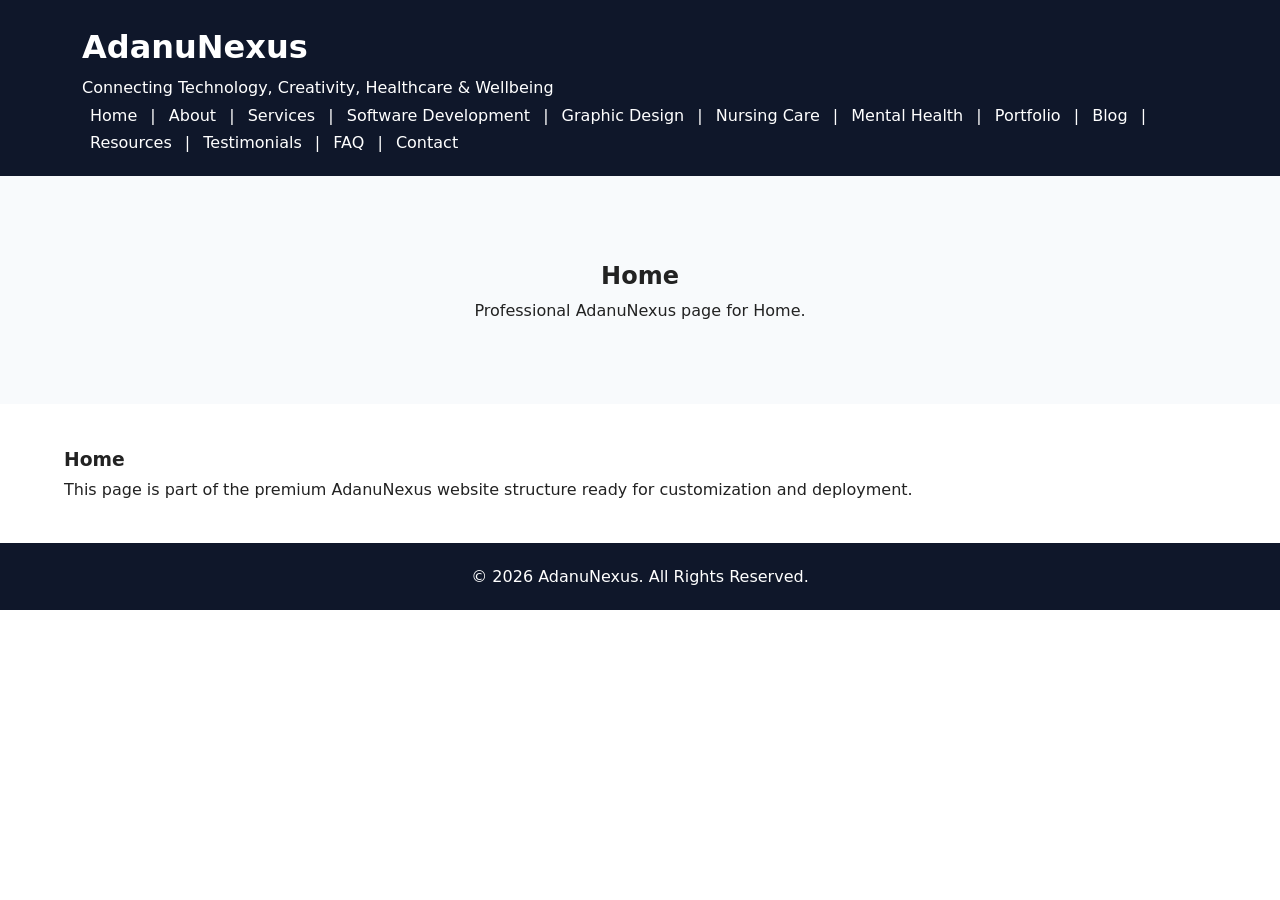
==== index.html @ abaf26be "my page" ====
<!DOCTYPE html>
<html lang="en">
<head>
<meta charset="UTF-8">
<meta name="viewport" content="width=device-width, initial-scale=1.0">
<meta name="description" content="AdanuNexus - Technology, Design, Healthcare and Mental Wellness">
<title>Home | AdanuNexus</title>
<link rel="stylesheet" href="css/style.css">
</head>
<body>
<header>
<div class="container">
<h1>AdanuNexus</h1>
<p>Connecting Technology, Creativity, Healthcare & Wellbeing</p>
<nav><a href="index.html">Home</a> | <a href="about.html">About</a> | <a href="services.html">Services</a> | <a href="software-development.html">Software Development</a> | <a href="graphic-design.html">Graphic Design</a> | <a href="nursing-care.html">Nursing Care</a> | <a href="mental-health.html">Mental Health</a> | <a href="portfolio.html">Portfolio</a> | <a href="blog.html">Blog</a> | <a href="resources.html">Resources</a> | <a href="testimonials.html">Testimonials</a> | <a href="faq.html">FAQ</a> | <a href="contact.html">Contact</a></nav>
</div>
</header>
<section class="hero">
<h2>Home</h2>
<p>Professional AdanuNexus page for Home.</p>
</section>
<main class="container">
<h3>Home</h3>
<p>This page is part of the premium AdanuNexus website structure ready for customization and deployment.</p>
</main>
<footer>
<p>© 2026 AdanuNexus. All Rights Reserved.</p>
</footer>
<script src="js/script.js"></script>
</body>
</html>
---- css/style.css ----
*{margin:0;padding:0;box-sizing:border-box}
body{font-family:system-ui,sans-serif;line-height:1.7;color:#222}
.container{width:90%;max-width:1200px;margin:auto}
header{background:#0f172a;color:#fff;padding:20px}
nav a{color:#fff;text-decoration:none;margin:0 8px}
.hero{padding:80px 20px;text-align:center;background:#f8fafc}
main{padding:40px 0}
footer{background:#0f172a;color:#fff;text-align:center;padding:20px}
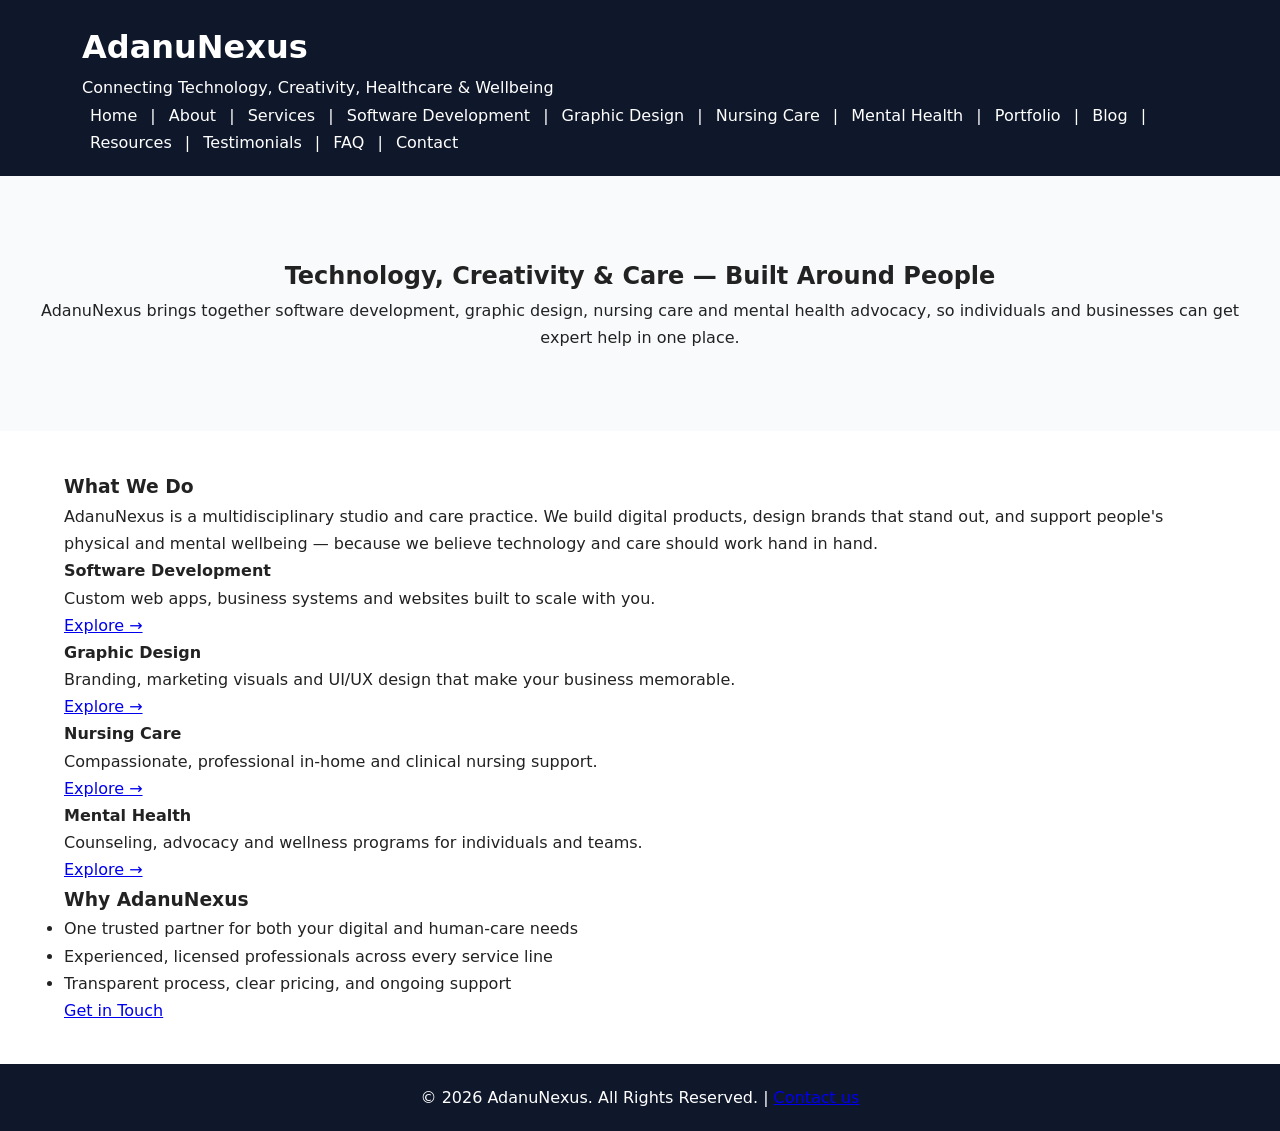
==== commit 10155de9: "nexuswebpages" ====
--- a/index.html
+++ b/index.html
@@ -3,7 +3,7 @@
 <head>
 <meta charset="UTF-8">
 <meta name="viewport" content="width=device-width, initial-scale=1.0">
-<meta name="description" content="AdanuNexus - Technology, Design, Healthcare and Mental Wellness">
+<meta name="description" content="AdanuNexus — technology, design, nursing care and mental health services under one roof.">
 <title>Home | AdanuNexus</title>
 <link rel="stylesheet" href="css/style.css">
 </head>
@@ -11,21 +11,54 @@
 <header>
 <div class="container">
 <h1>AdanuNexus</h1>
-<p>Connecting Technology, Creativity, Healthcare & Wellbeing</p>
+<p>Connecting Technology, Creativity, Healthcare &amp; Wellbeing</p>
 <nav><a href="index.html">Home</a> | <a href="about.html">About</a> | <a href="services.html">Services</a> | <a href="software-development.html">Software Development</a> | <a href="graphic-design.html">Graphic Design</a> | <a href="nursing-care.html">Nursing Care</a> | <a href="mental-health.html">Mental Health</a> | <a href="portfolio.html">Portfolio</a> | <a href="blog.html">Blog</a> | <a href="resources.html">Resources</a> | <a href="testimonials.html">Testimonials</a> | <a href="faq.html">FAQ</a> | <a href="contact.html">Contact</a></nav>
 </div>
 </header>
 <section class="hero">
-<h2>Home</h2>
-<p>Professional AdanuNexus page for Home.</p>
+<h2>Technology, Creativity & Care — Built Around People</h2>
+<p>AdanuNexus brings together software development, graphic design, nursing care and mental health advocacy, so individuals and businesses can get expert help in one place.</p>
 </section>
 <main class="container">
-<h3>Home</h3>
-<p>This page is part of the premium AdanuNexus website structure ready for customization and deployment.</p>
+
+<h3>What We Do</h3>
+<p>AdanuNexus is a multidisciplinary studio and care practice. We build digital products, design brands that stand out, and support people's physical and mental wellbeing — because we believe technology and care should work hand in hand.</p>
+
+<div class="grid">
+<div class="card">
+<h4>Software Development</h4>
+<p>Custom web apps, business systems and websites built to scale with you.</p>
+<a class="btn-link" href="software-development.html">Explore &rarr;</a>
+</div>
+<div class="card">
+<h4>Graphic Design</h4>
+<p>Branding, marketing visuals and UI/UX design that make your business memorable.</p>
+<a class="btn-link" href="graphic-design.html">Explore &rarr;</a>
+</div>
+<div class="card">
+<h4>Nursing Care</h4>
+<p>Compassionate, professional in-home and clinical nursing support.</p>
+<a class="btn-link" href="nursing-care.html">Explore &rarr;</a>
+</div>
+<div class="card">
+<h4>Mental Health</h4>
+<p>Counseling, advocacy and wellness programs for individuals and teams.</p>
+<a class="btn-link" href="mental-health.html">Explore &rarr;</a>
+</div>
+</div>
+
+<h3>Why AdanuNexus</h3>
+<ul>
+<li>One trusted partner for both your digital and human-care needs</li>
+<li>Experienced, licensed professionals across every service line</li>
+<li>Transparent process, clear pricing, and ongoing support</li>
+</ul>
+<a class="btn" href="contact.html">Get in Touch</a>
+
 </main>
 <footer>
-<p>© 2026 AdanuNexus. All Rights Reserved.</p>
+<p>&copy; 2026 AdanuNexus. All Rights Reserved. | <a href="contact.html">Contact us</a></p>
 </footer>
 <script src="js/script.js"></script>
 </body>
-</html>+</html>
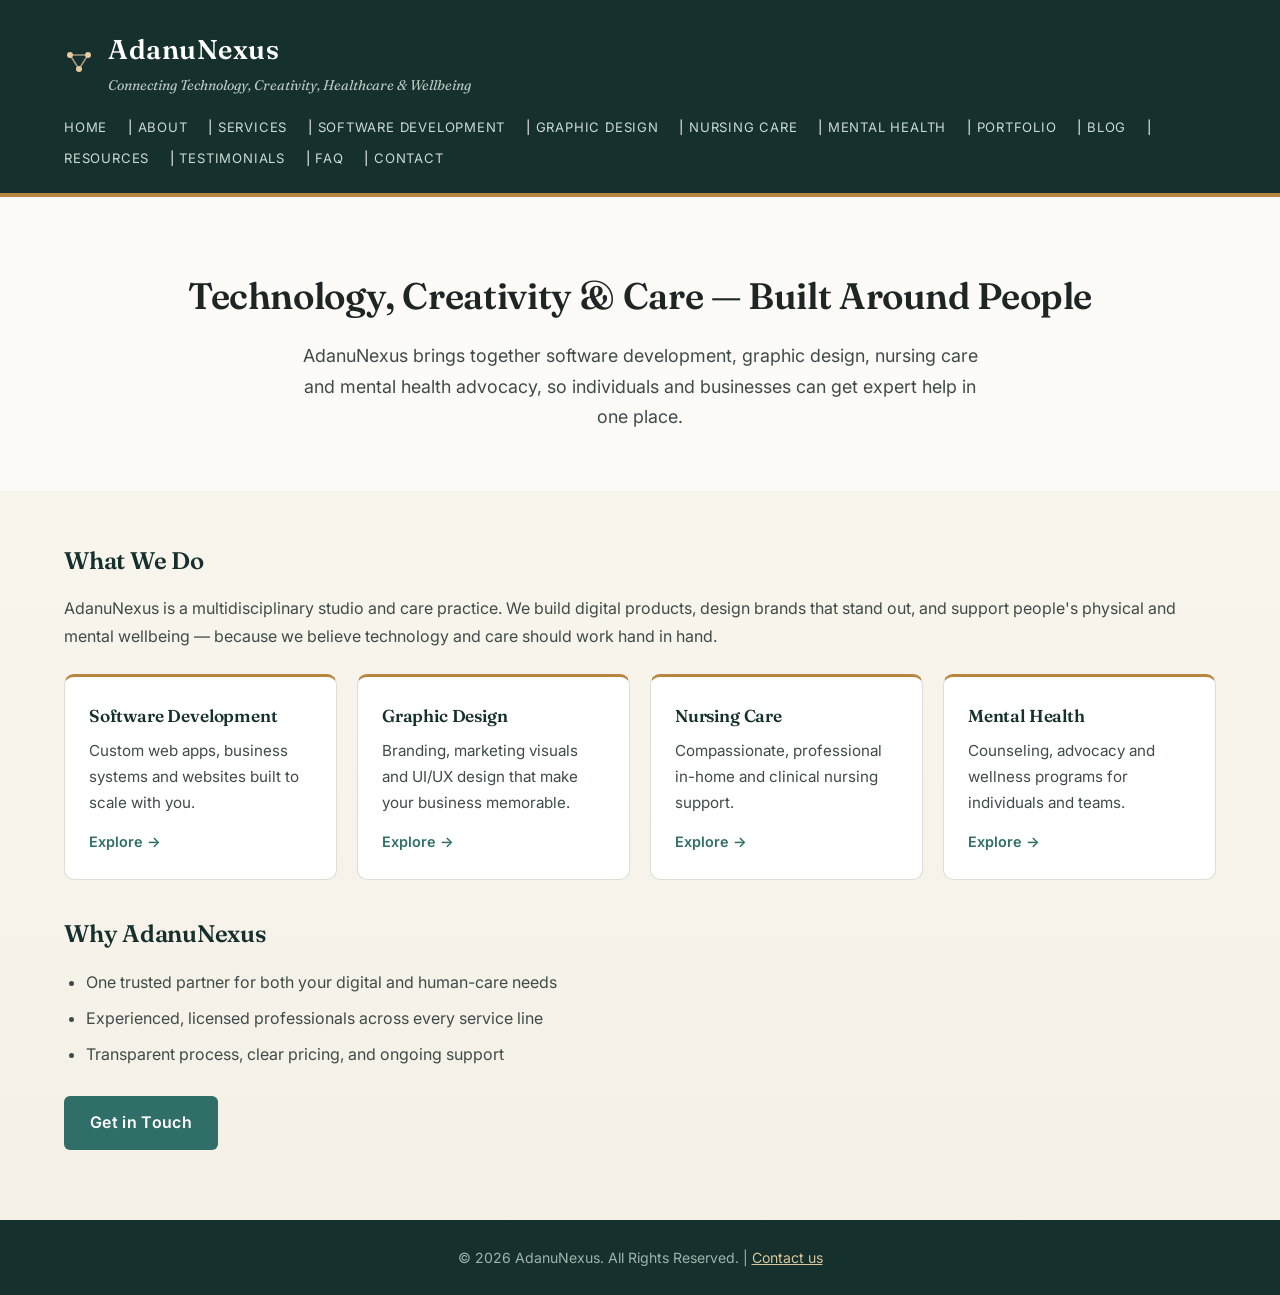
==== commit 82a33117: "nexuswebpages" ====
--- a/index.html
+++ b/index.html
@@ -5,13 +5,28 @@
 <meta name="viewport" content="width=device-width, initial-scale=1.0">
 <meta name="description" content="AdanuNexus — technology, design, nursing care and mental health services under one roof.">
 <title>Home | AdanuNexus</title>
+<link rel="preconnect" href="https://fonts.googleapis.com">
+<link rel="preconnect" href="https://fonts.gstatic.com" crossorigin>
+<link href="https://fonts.googleapis.com/css2?family=Fraunces:ital,opsz,wght@0,9..144,400;0,9..144,600;1,9..144,500&family=Inter:wght@400;500;600&display=swap" rel="stylesheet">
 <link rel="stylesheet" href="css/style.css">
 </head>
-<body>
+<body class="page-home">
 <header>
-<div class="container">
+<div class="container header-inner">
+<svg class="nexus-mark" width="30" height="30" viewBox="0 0 30 30" xmlns="http://www.w3.org/2000/svg" aria-hidden="true">
+<line x1="6" y1="8" x2="15" y2="22" stroke="currentColor" stroke-width="1.4" opacity=".7"/>
+<line x1="24" y1="8" x2="15" y2="22" stroke="currentColor" stroke-width="1.4" opacity=".7"/>
+<line x1="6" y1="8" x2="24" y2="8" stroke="currentColor" stroke-width="1.4" opacity=".7"/>
+<circle cx="6" cy="8" r="3" fill="currentColor"/>
+<circle cx="24" cy="8" r="3" fill="currentColor"/>
+<circle cx="15" cy="22" r="3" fill="currentColor"/>
+</svg>
+<div>
 <h1>AdanuNexus</h1>
 <p>Connecting Technology, Creativity, Healthcare &amp; Wellbeing</p>
+</div>
+</div>
+<div class="container">
 <nav><a href="index.html">Home</a> | <a href="about.html">About</a> | <a href="services.html">Services</a> | <a href="software-development.html">Software Development</a> | <a href="graphic-design.html">Graphic Design</a> | <a href="nursing-care.html">Nursing Care</a> | <a href="mental-health.html">Mental Health</a> | <a href="portfolio.html">Portfolio</a> | <a href="blog.html">Blog</a> | <a href="resources.html">Resources</a> | <a href="testimonials.html">Testimonials</a> | <a href="faq.html">FAQ</a> | <a href="contact.html">Contact</a></nav>
 </div>
 </header>
--- a/css/style.css
+++ b/css/style.css
@@ -1,9 +1,173 @@
+/* ===== Design tokens ===== */
+:root{
+  --ink:#1E2624;
+  --ink-soft:#3F4B48;
+  --teal:#2F6F68;
+  --teal-deep:#16302D;
+  --gold:#B9863F;
+  --gold-soft:#E7CBA1;
+  --paper:#FFFFFF;
+  --line:#DEDCD3;
+  --radius:10px;
+}
 
 *{margin:0;padding:0;box-sizing:border-box}
-body{font-family:system-ui,sans-serif;line-height:1.7;color:#222}
-.container{width:90%;max-width:1200px;margin:auto}
-header{background:#0f172a;color:#fff;padding:20px}
-nav a{color:#fff;text-decoration:none;margin:0 8px}
-.hero{padding:80px 20px;text-align:center;background:#f8fafc}
-main{padding:40px 0}
-footer{background:#0f172a;color:#fff;text-align:center;padding:20px}
+
+html{scroll-behavior:smooth}
+
+body{
+  font-family:'Inter',system-ui,-apple-system,Segoe UI,Roboto,sans-serif;
+  line-height:1.7;
+  color:var(--ink);
+  background:#F7F5EF; /* fallback */
+  transition:background .2s ease;
+}
+
+.container{width:90%;max-width:1180px;margin:auto}
+
+a{color:var(--teal)}
+
+h1,h2,h3,h4{
+  font-family:'Fraunces',Georgia,serif;
+  font-weight:600;
+  color:var(--ink);
+  letter-spacing:-.01em;
+}
+
+/* ===== Header ===== */
+header{
+  background:var(--teal-deep);
+  color:#fff;
+  padding:26px 0 18px;
+  border-bottom:4px solid var(--gold);
+}
+.header-inner{display:flex;align-items:center;gap:14px;margin-bottom:14px}
+.nexus-mark{color:var(--gold-soft);flex-shrink:0}
+header h1{
+  font-size:1.7rem;
+  color:#fff;
+  letter-spacing:.02em;
+}
+header p{
+  color:#B9C7C3;
+  font-size:.88rem;
+  margin-top:2px;
+  font-style:italic;
+  font-family:'Fraunces',Georgia,serif;
+}
+nav{font-size:.82rem;text-transform:uppercase;letter-spacing:.06em}
+nav a{
+  color:#CBD9D5;
+  text-decoration:none;
+  margin-right:16px;
+  display:inline-block;
+  padding:4px 0;
+  border-bottom:1px solid transparent;
+}
+nav a:hover{color:#fff;border-bottom-color:var(--gold)}
+
+/* ===== Hero ===== */
+.hero{
+  padding:68px 20px 58px;
+  text-align:center;
+  background:rgba(255,255,255,.55);
+}
+.hero h2{
+  font-size:2.3rem;
+  margin-bottom:14px;
+}
+.hero p{
+  font-size:1.12rem;
+  color:var(--ink-soft);
+  max-width:680px;
+  margin:0 auto;
+}
+
+/* ===== Main content ===== */
+main{padding:50px 0 70px}
+main h3{
+  font-size:1.5rem;
+  margin:34px 0 14px;
+  color:var(--teal-deep);
+}
+main h3:first-child{margin-top:0}
+main p{margin-bottom:16px;color:var(--ink-soft)}
+main ul{margin:0 0 20px 22px}
+main ul li{margin-bottom:9px;color:var(--ink-soft)}
+main ul li strong{color:var(--ink)}
+
+/* ===== Cards / grid ===== */
+.grid{display:grid;grid-template-columns:repeat(auto-fit,minmax(240px,1fr));gap:20px;margin:24px 0}
+.card{
+  border:1px solid var(--line);
+  border-radius:var(--radius);
+  padding:24px;
+  background:var(--paper);
+  border-top:3px solid var(--gold);
+}
+.card h4{color:var(--teal-deep);margin-bottom:8px;font-size:1.08rem}
+.card p{margin-bottom:12px;font-size:.95rem;color:var(--ink-soft)}
+.card a.btn-link{font-size:.9rem;font-weight:600;text-decoration:none;color:var(--teal)}
+
+/* ===== Buttons ===== */
+.btn{
+  display:inline-block;
+  background:var(--teal);
+  color:#fff;
+  padding:13px 26px;
+  border-radius:6px;
+  text-decoration:none;
+  font-weight:600;
+  margin-top:8px;
+  letter-spacing:.02em;
+}
+.btn:hover{background:var(--teal-deep)}
+
+/* ===== Quotes / FAQ / contact ===== */
+.quote{
+  border-left:3px solid var(--gold);
+  padding:18px 22px;
+  margin-bottom:20px;
+  background:var(--paper);
+  border-radius:0 8px 8px 0;
+}
+.quote p{font-style:italic;margin-bottom:8px;font-family:'Fraunces',Georgia,serif;font-size:1.05rem;color:var(--ink)}
+.quote span{font-weight:600;color:var(--teal-deep);font-style:normal;font-family:'Inter',sans-serif;font-size:.88rem}
+
+.faq-item{margin-bottom:24px}
+.faq-item h4{color:var(--teal-deep);margin-bottom:6px;font-size:1.08rem}
+
+.contact-details{margin-top:20px;background:var(--paper);border:1px solid var(--line);border-radius:var(--radius);padding:20px 24px}
+.contact-details p{margin-bottom:10px}
+
+/* ===== Footer ===== */
+footer{
+  background:var(--teal-deep);
+  color:#9FB3AE;
+  text-align:center;
+  padding:26px 20px;
+  font-size:.88rem;
+}
+footer a{color:#D9C79B}
+
+/* ===== Per-page background washes ===== */
+body.page-home{background:linear-gradient(180deg,#FBF8F1,#F4F0E6)}
+body.page-about{background:linear-gradient(180deg,#F3F6F4,#ECF1EE)}
+body.page-services{background:linear-gradient(180deg,#F8F4EA,#F1EBDC)}
+body.page-software{background:linear-gradient(180deg,#EEF4F3,#E4EFEE)}
+body.page-design{background:linear-gradient(180deg,#FAF1E6,#F3E4D0)}
+body.page-nursing{background:linear-gradient(180deg,#EFF6F1,#E5F0E8)}
+body.page-mental{background:linear-gradient(180deg,#F1F0F6,#E8E6F0)}
+body.page-portfolio{background:linear-gradient(180deg,#F6F3EB,#EFEADD)}
+body.page-blog{background:linear-gradient(180deg,#F4F3ED,#ECEAE0)}
+body.page-resources{background:linear-gradient(180deg,#F1F5EE,#E8EFE3)}
+body.page-testimonials{background:linear-gradient(180deg,#F8F3E7,#F1E8D4)}
+body.page-faq{background:linear-gradient(180deg,#F1F3EE,#E9ECE4)}
+body.page-contact{background:linear-gradient(180deg,#EFF3F2,#E6EDEB)}
+
+/* ===== Responsive ===== */
+@media (max-width:640px){
+  .header-inner{flex-direction:column;align-items:flex-start;gap:8px}
+  .hero h2{font-size:1.8rem}
+  nav a{margin-right:10px}
+}
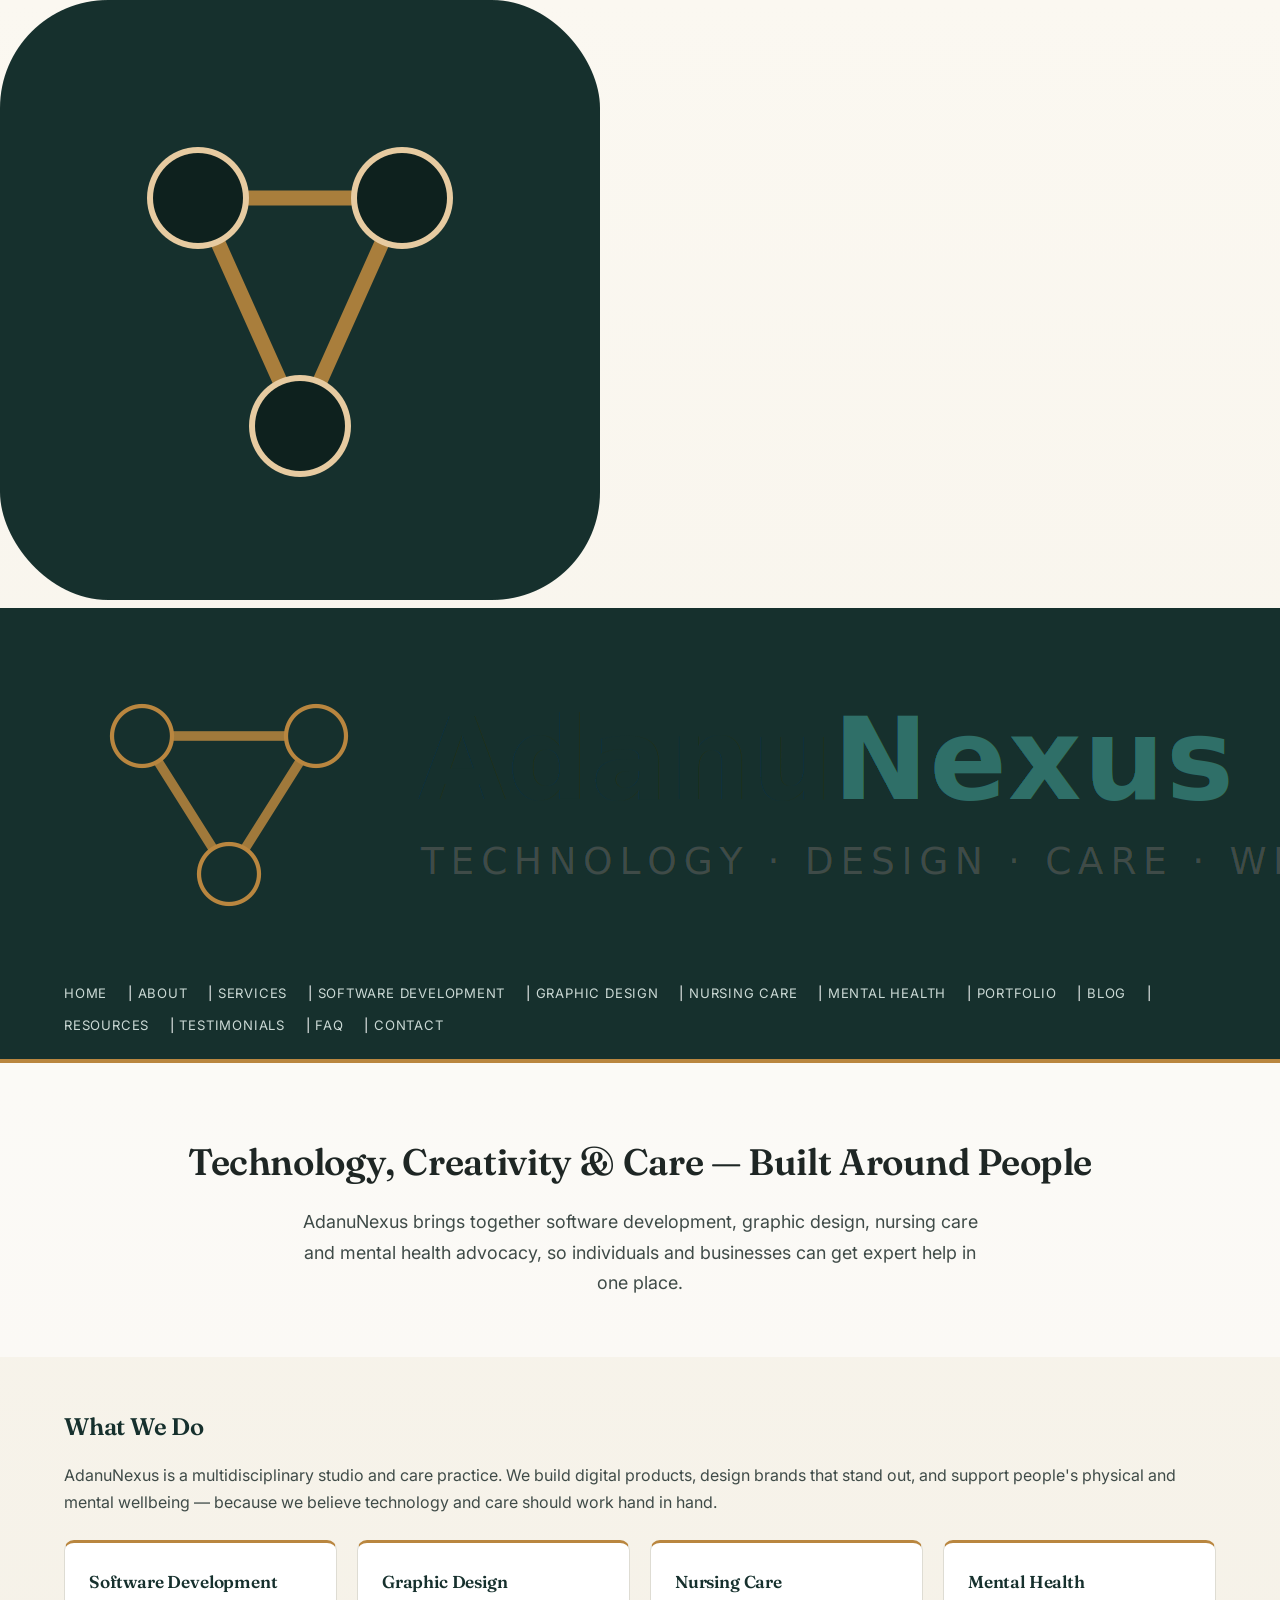
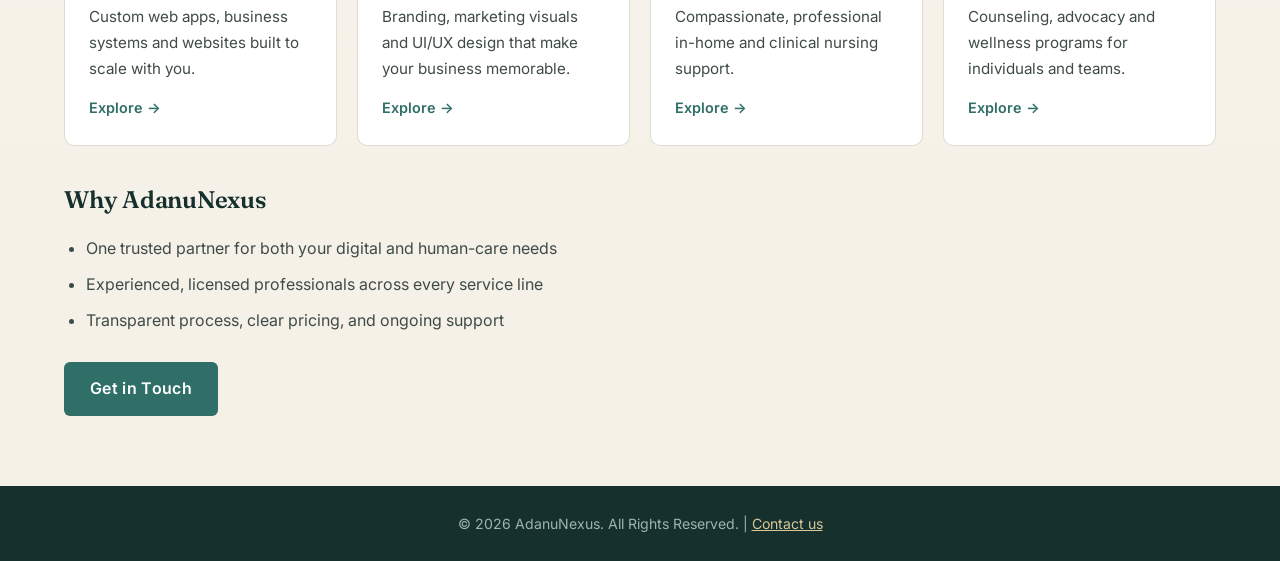
==== commit 64230f63: "nexuswebpages" ====
--- a/index.html
+++ b/index.html
@@ -9,22 +9,14 @@
 <link rel="preconnect" href="https://fonts.gstatic.com" crossorigin>
 <link href="https://fonts.googleapis.com/css2?family=Fraunces:ital,opsz,wght@0,9..144,400;0,9..144,600;1,9..144,500&family=Inter:wght@400;500;600&display=swap" rel="stylesheet">
 <link rel="stylesheet" href="css/style.css">
+<link rel="icon" type="image/png" href="assets/adanunexus-icon.png">
 </head>
 <body class="page-home">
+<img src="assets/adanunexus-icon.png" alt="" class="page-watermark" aria-hidden="true">
 <header>
 <div class="container header-inner">
-<svg class="nexus-mark" width="30" height="30" viewBox="0 0 30 30" xmlns="http://www.w3.org/2000/svg" aria-hidden="true">
-<line x1="6" y1="8" x2="15" y2="22" stroke="currentColor" stroke-width="1.4" opacity=".7"/>
-<line x1="24" y1="8" x2="15" y2="22" stroke="currentColor" stroke-width="1.4" opacity=".7"/>
-<line x1="6" y1="8" x2="24" y2="8" stroke="currentColor" stroke-width="1.4" opacity=".7"/>
-<circle cx="6" cy="8" r="3" fill="currentColor"/>
-<circle cx="24" cy="8" r="3" fill="currentColor"/>
-<circle cx="15" cy="22" r="3" fill="currentColor"/>
-</svg>
-<div>
-<h1>AdanuNexus</h1>
-<p>Connecting Technology, Creativity, Healthcare &amp; Wellbeing</p>
-</div>
+<img src="assets/adanunexus-logo.png" alt="AdanuNexus logo" class="header-logo">
+<p class="header-tagline">Connecting Technology, Creativity, Healthcare &amp; Wellbeing</p>
 </div>
 <div class="container">
 <nav><a href="index.html">Home</a> | <a href="about.html">About</a> | <a href="services.html">Services</a> | <a href="software-development.html">Software Development</a> | <a href="graphic-design.html">Graphic Design</a> | <a href="nursing-care.html">Nursing Care</a> | <a href="mental-health.html">Mental Health</a> | <a href="portfolio.html">Portfolio</a> | <a href="blog.html">Blog</a> | <a href="resources.html">Resources</a> | <a href="testimonials.html">Testimonials</a> | <a href="faq.html">FAQ</a> | <a href="contact.html">Contact</a></nav>
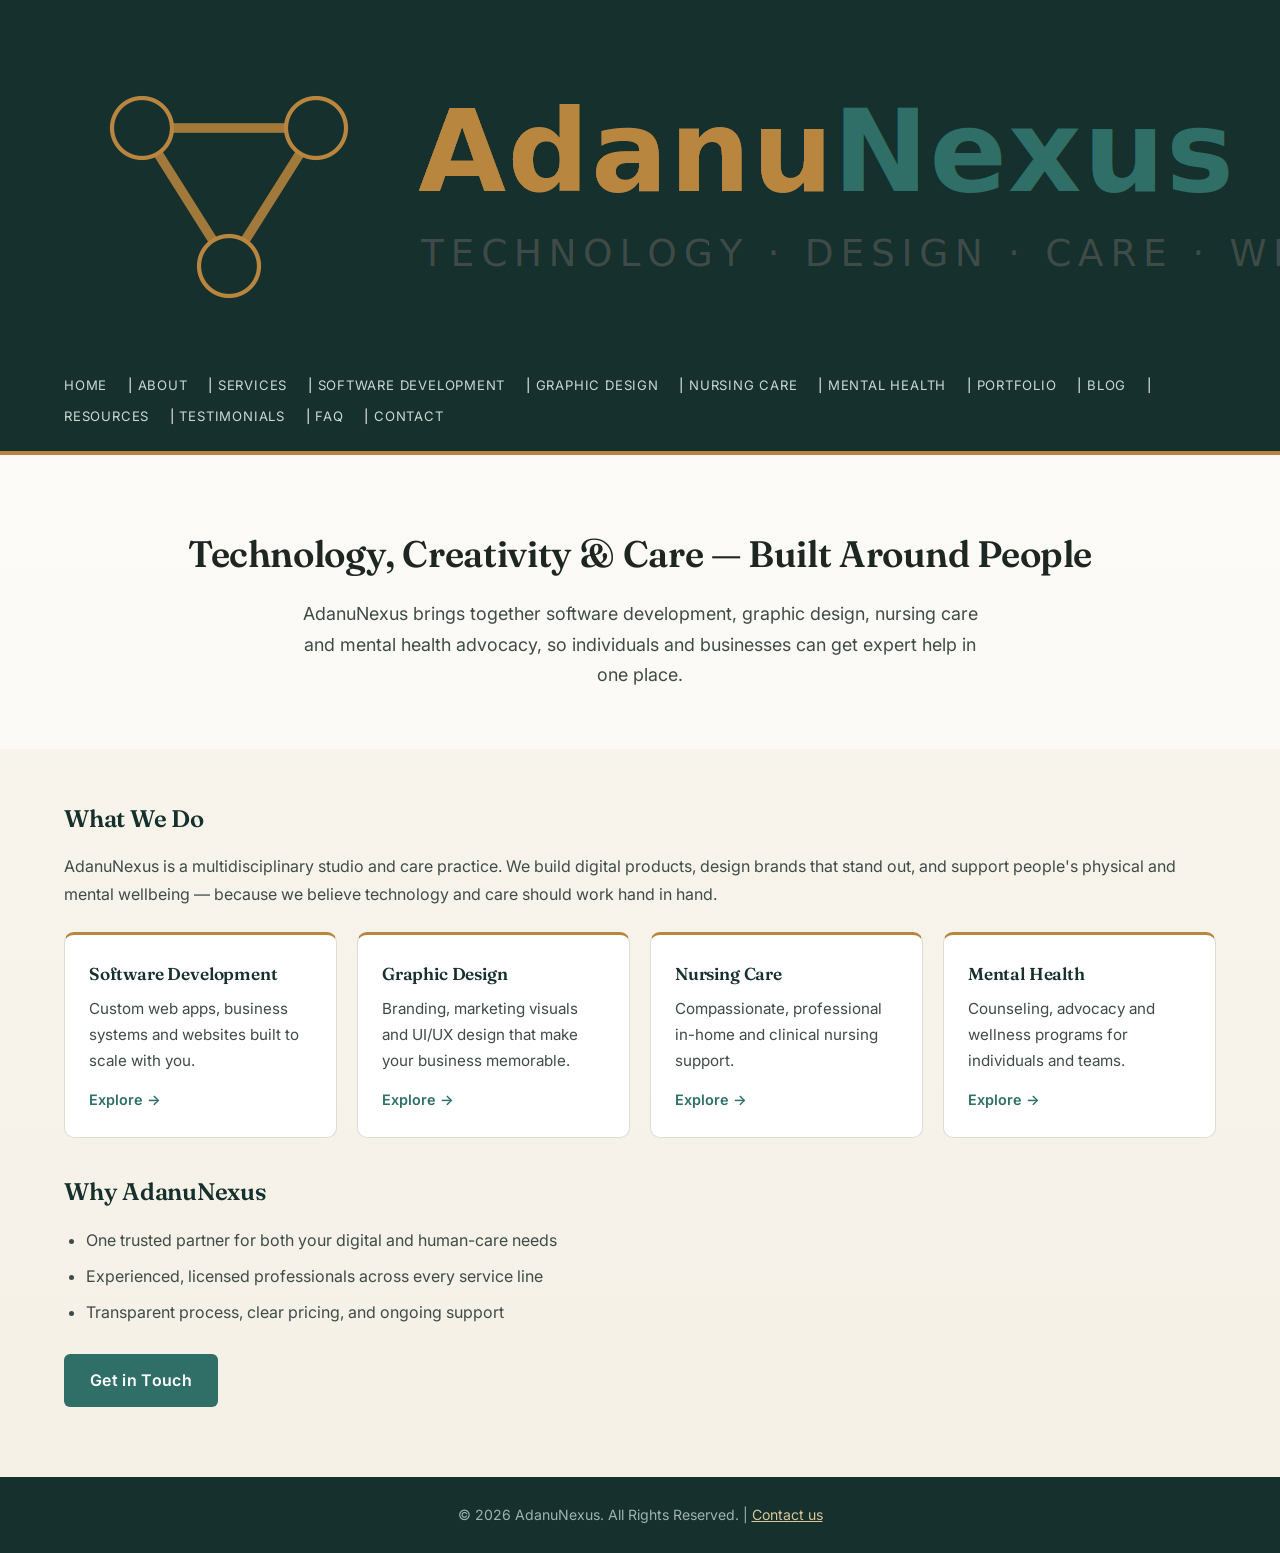
==== commit 1ce905f3: "nexuswebpages" ====
--- a/index.html
+++ b/index.html
@@ -11,9 +11,7 @@
 <link rel="stylesheet" href="css/style.css">
 <link rel="icon" type="image/png" href="assets/adanunexus-icon.png">
 </head>
-<body class="page-home">
-<img src="assets/adanunexus-icon.png" alt="" class="page-watermark" aria-hidden="true">
-<header>
+<body class="page-home"><header>
 <div class="container header-inner">
 <img src="assets/adanunexus-logo.png" alt="AdanuNexus logo" class="header-logo">
 <p class="header-tagline">Connecting Technology, Creativity, Healthcare &amp; Wellbeing</p>
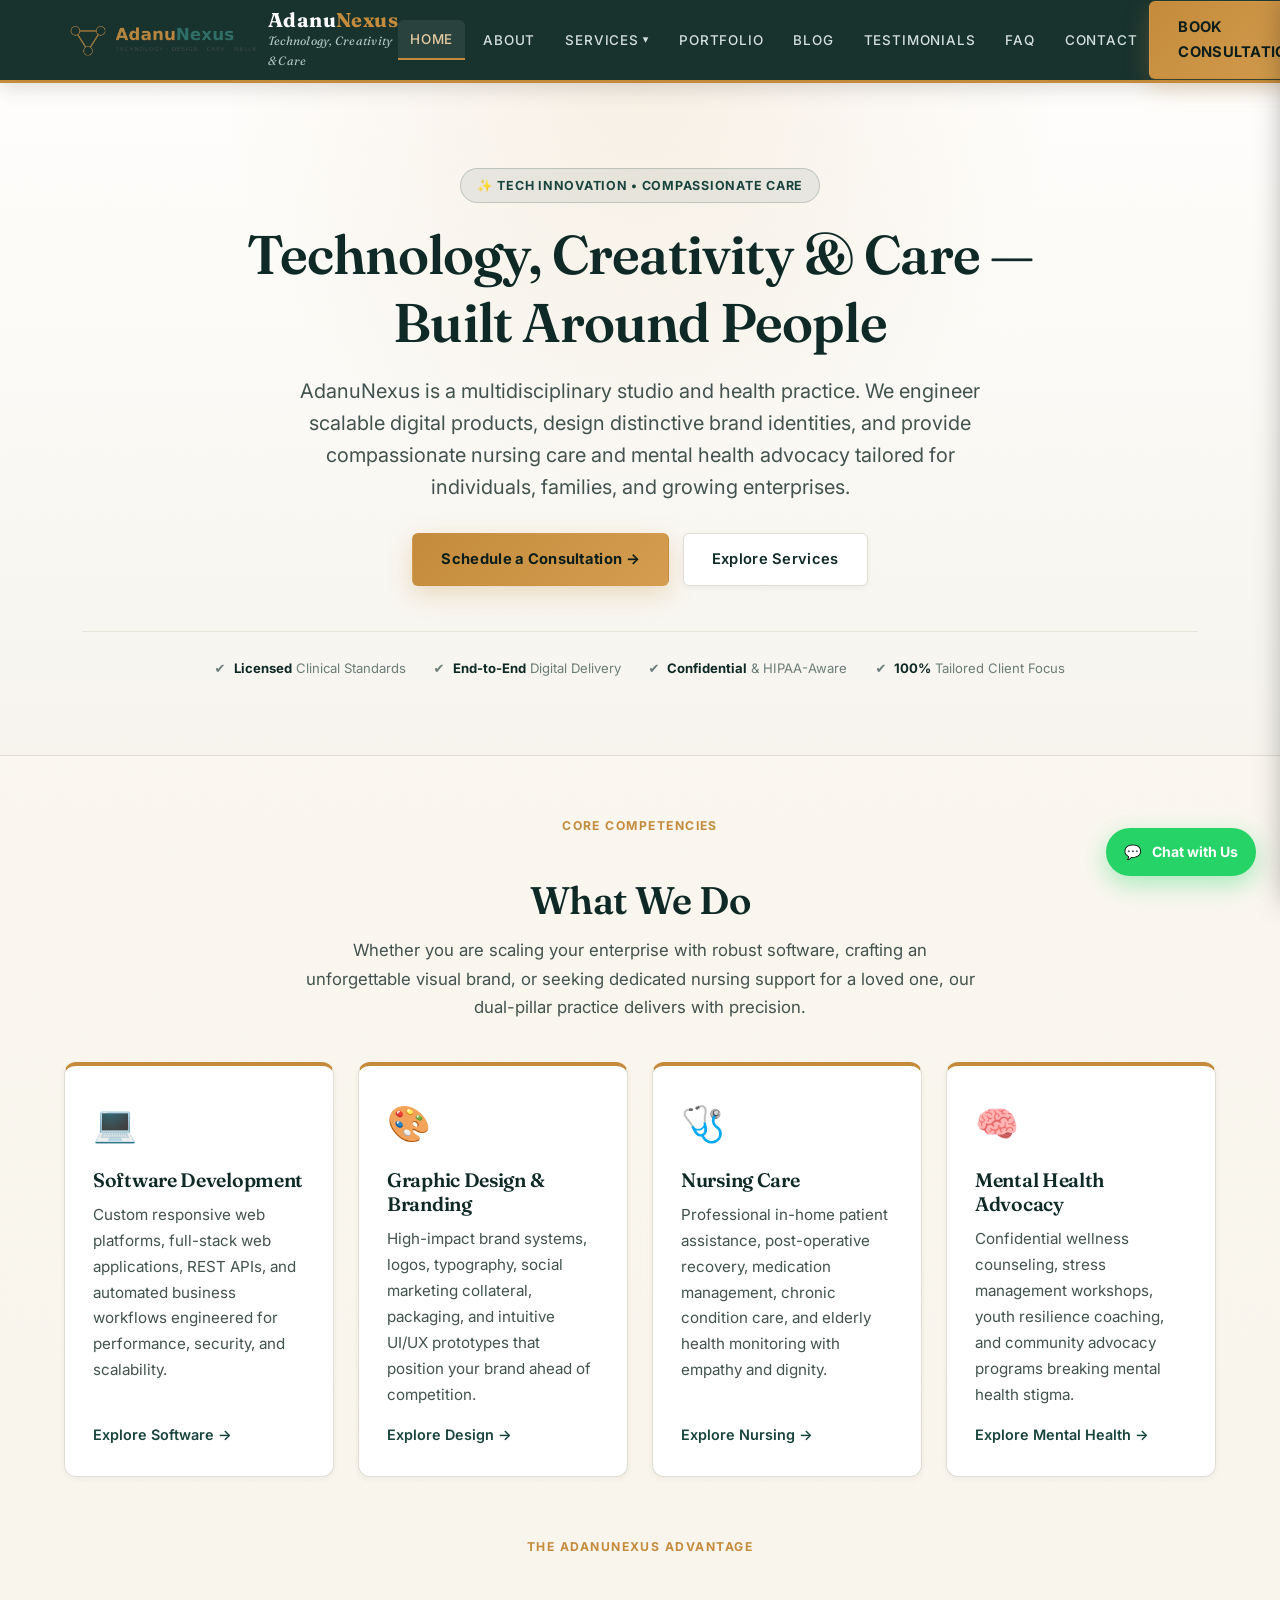
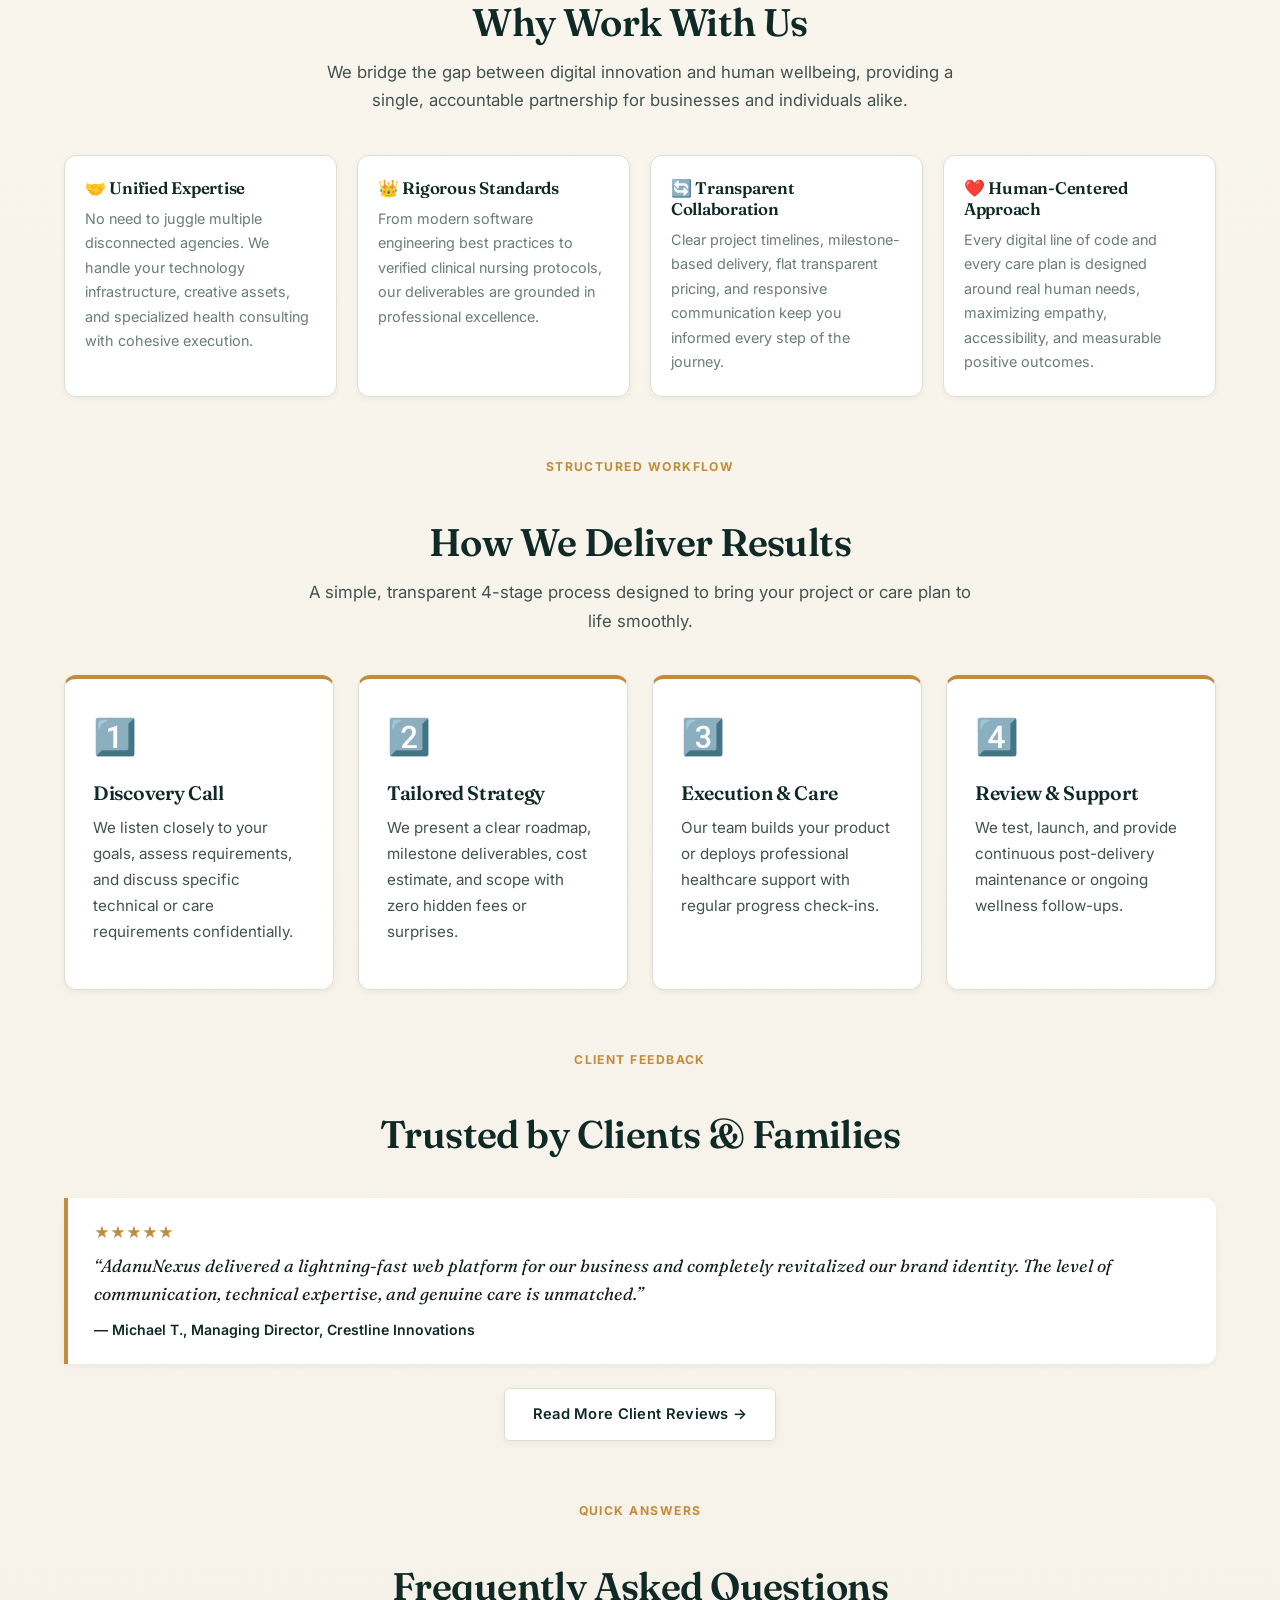
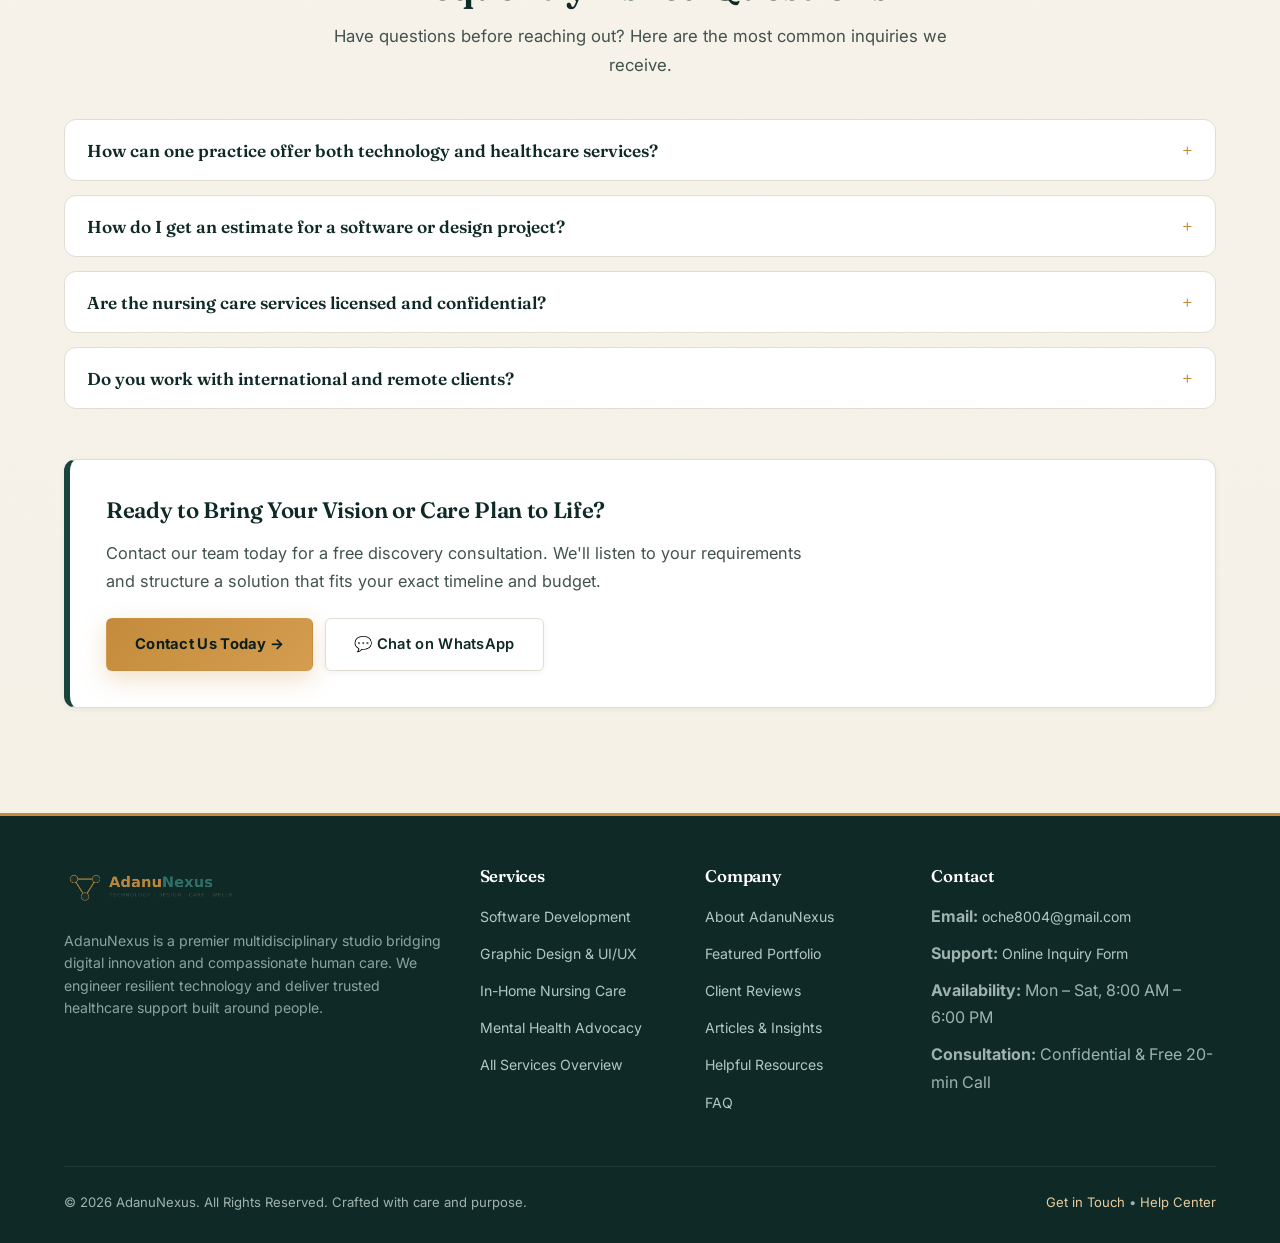
==== commit 12c10cfe: "feat: modern responsive navigation, mobile drawer, interactive FAQ, and upgraded homepage" ====
--- a/index.html
+++ b/index.html
@@ -1,69 +1,423 @@
 <!DOCTYPE html>
 <html lang="en">
 <head>
-<meta charset="UTF-8">
-<meta name="viewport" content="width=device-width, initial-scale=1.0">
-<meta name="description" content="AdanuNexus — technology, design, nursing care and mental health services under one roof.">
-<title>Home | AdanuNexus</title>
-<link rel="preconnect" href="https://fonts.googleapis.com">
-<link rel="preconnect" href="https://fonts.gstatic.com" crossorigin>
-<link href="https://fonts.googleapis.com/css2?family=Fraunces:ital,opsz,wght@0,9..144,400;0,9..144,600;1,9..144,500&family=Inter:wght@400;500;600&display=swap" rel="stylesheet">
-<link rel="stylesheet" href="css/style.css">
-<link rel="icon" type="image/png" href="assets/adanunexus-icon.png">
+  <meta charset="UTF-8">
+  <meta name="viewport" content="width=device-width, initial-scale=1.0">
+  <meta name="description" content="AdanuNexus — Multidisciplinary practice delivering expert Software Development, Graphic Design, Nursing Care, and Mental Health Advocacy.">
+  <meta name="keywords" content="AdanuNexus, Software Development, Web Design, Graphic Design, Nursing Care, Mental Health Counseling, Healthcare Services">
+  <meta name="author" content="AdanuNexus">
+  <meta property="og:title" content="AdanuNexus | Technology, Creativity & Care">
+  <meta property="og:description" content="Expert software development, brand design, compassionate nursing, and mental health advocacy built around people.">
+  <meta property="og:type" content="website">
+  <meta property="og:image" content="assets/adanunexus-logo.png">
+  <title>AdanuNexus | Technology, Creativity & Healthcare Solutions</title>
+  <link rel="preconnect" href="https://fonts.googleapis.com">
+  <link rel="preconnect" href="https://fonts.gstatic.com" crossorigin>
+  <link href="https://fonts.googleapis.com/css2?family=Fraunces:ital,opsz,wght@0,9..144,400;0,9..144,600;1,9..144,500&family=Inter:wght@400;500;600;700&display=swap" rel="stylesheet">
+  <link rel="stylesheet" href="css/style.css">
+  <link rel="icon" type="image/png" href="assets/adanunexus-icon.png">
 </head>
-<body class="page-home"><header>
-<div class="container header-inner">
-<img src="assets/adanunexus-logo.png" alt="AdanuNexus logo" class="header-logo">
-<p class="header-tagline">Connecting Technology, Creativity, Healthcare &amp; Wellbeing</p>
-</div>
-<div class="container">
-<nav><a href="index.html">Home</a> | <a href="about.html">About</a> | <a href="services.html">Services</a> | <a href="software-development.html">Software Development</a> | <a href="graphic-design.html">Graphic Design</a> | <a href="nursing-care.html">Nursing Care</a> | <a href="mental-health.html">Mental Health</a> | <a href="portfolio.html">Portfolio</a> | <a href="blog.html">Blog</a> | <a href="resources.html">Resources</a> | <a href="testimonials.html">Testimonials</a> | <a href="faq.html">FAQ</a> | <a href="contact.html">Contact</a></nav>
-</div>
-</header>
-<section class="hero">
-<h2>Technology, Creativity & Care — Built Around People</h2>
-<p>AdanuNexus brings together software development, graphic design, nursing care and mental health advocacy, so individuals and businesses can get expert help in one place.</p>
-</section>
-<main class="container">
-
-<h3>What We Do</h3>
-<p>AdanuNexus is a multidisciplinary studio and care practice. We build digital products, design brands that stand out, and support people's physical and mental wellbeing — because we believe technology and care should work hand in hand.</p>
-
-<div class="grid">
-<div class="card">
-<h4>Software Development</h4>
-<p>Custom web apps, business systems and websites built to scale with you.</p>
-<a class="btn-link" href="software-development.html">Explore &rarr;</a>
-</div>
-<div class="card">
-<h4>Graphic Design</h4>
-<p>Branding, marketing visuals and UI/UX design that make your business memorable.</p>
-<a class="btn-link" href="graphic-design.html">Explore &rarr;</a>
-</div>
-<div class="card">
-<h4>Nursing Care</h4>
-<p>Compassionate, professional in-home and clinical nursing support.</p>
-<a class="btn-link" href="nursing-care.html">Explore &rarr;</a>
-</div>
-<div class="card">
-<h4>Mental Health</h4>
-<p>Counseling, advocacy and wellness programs for individuals and teams.</p>
-<a class="btn-link" href="mental-health.html">Explore &rarr;</a>
-</div>
-</div>
-
-<h3>Why AdanuNexus</h3>
-<ul>
-<li>One trusted partner for both your digital and human-care needs</li>
-<li>Experienced, licensed professionals across every service line</li>
-<li>Transparent process, clear pricing, and ongoing support</li>
-</ul>
-<a class="btn" href="contact.html">Get in Touch</a>
-
-</main>
-<footer>
-<p>&copy; 2026 AdanuNexus. All Rights Reserved. | <a href="contact.html">Contact us</a></p>
-</footer>
-<script src="js/script.js"></script>
+<body class="page-home">
+
+  <!-- ===== Site Header ===== -->
+  <header class="site-header">
+    <div class="container header-container">
+      <a href="index.html" class="brand-link" aria-label="AdanuNexus Home">
+        <img src="assets/adanunexus-logo.png" alt="AdanuNexus Logo" class="header-logo">
+        <div class="brand-text">
+          <span class="brand-name">Adanu<span>Nexus</span></span>
+          <span class="header-tagline">Technology, Creativity &amp; Care</span>
+        </div>
+      </a>
+
+      <!-- Desktop Navigation -->
+      <nav class="desktop-nav" aria-label="Main Navigation">
+        <a href="index.html" class="nav-link active">Home</a>
+        <a href="about.html" class="nav-link">About</a>
+
+        <!-- Services Dropdown -->
+        <div class="nav-dropdown">
+          <a href="services.html" class="nav-link dropdown-toggle" aria-haspopup="true">
+            Services <span class="arrow">&#9662;</span>
+          </a>
+          <div class="dropdown-menu">
+            <a href="software-development.html" class="dropdown-item">
+              <span class="item-title">&#128187; Software Development</span>
+              <span class="item-desc">Web apps, custom software &amp; scalable digital platforms</span>
+            </a>
+            <a href="graphic-design.html" class="dropdown-item">
+              <span class="item-title">&#127912; Graphic Design</span>
+              <span class="item-desc">Brand identity, UI/UX &amp; marketing visual design</span>
+            </a>
+            <a href="nursing-care.html" class="dropdown-item">
+              <span class="item-title">&#129658; Nursing Care</span>
+              <span class="item-desc">Compassionate clinical &amp; in-home patient support</span>
+            </a>
+            <a href="mental-health.html" class="dropdown-item">
+              <span class="item-title">&#129504; Mental Health</span>
+              <span class="item-desc">Counseling, wellness coaching &amp; stigma-free advocacy</span>
+            </a>
+            <div class="dropdown-footer">
+              <a href="services.html">View All Services &rarr;</a>
+            </div>
+          </div>
+        </div>
+
+        <a href="portfolio.html" class="nav-link">Portfolio</a>
+        <a href="blog.html" class="nav-link">Blog</a>
+        <a href="testimonials.html" class="nav-link">Testimonials</a>
+        <a href="faq.html" class="nav-link">FAQ</a>
+        <a href="contact.html" class="nav-link">Contact</a>
+      </nav>
+
+      <!-- Header CTA & Mobile Hamburger -->
+      <div class="header-actions">
+        <a href="contact.html" class="btn btn-gold btn-header">Book Consultation</a>
+        <button class="mobile-toggle" id="mobileMenuBtn" aria-label="Toggle navigation menu" aria-expanded="false">
+          <span class="hamburger-bar"></span>
+          <span class="hamburger-bar"></span>
+          <span class="hamburger-bar"></span>
+        </button>
+      </div>
+    </div>
+  </header>
+
+  <!-- Mobile Drawer Backdrop -->
+  <div class="drawer-backdrop" id="drawerBackdrop"></div>
+
+  <!-- Mobile Navigation Drawer -->
+  <aside class="mobile-drawer" id="mobileDrawer" aria-hidden="true">
+    <div class="drawer-header">
+      <img src="assets/adanunexus-logo.png" alt="AdanuNexus Logo" class="drawer-logo">
+      <button class="drawer-close" id="drawerCloseBtn" aria-label="Close navigation">&times;</button>
+    </div>
+    <nav class="drawer-nav">
+      <a href="index.html" class="drawer-link active">Home</a>
+      <a href="about.html" class="drawer-link">About Us</a>
+
+      <div class="drawer-group">
+        <span class="drawer-group-title">Services</span>
+        <a href="software-development.html" class="drawer-link indent">&#128187; Software Development</a>
+        <a href="graphic-design.html" class="drawer-link indent">&#127912; Graphic Design</a>
+        <a href="nursing-care.html" class="drawer-link indent">&#129658; Nursing Care</a>
+        <a href="mental-health.html" class="drawer-link indent">&#129504; Mental Health</a>
+        <a href="services.html" class="drawer-link indent">View Overview &rarr;</a>
+      </div>
+
+      <a href="portfolio.html" class="drawer-link">Portfolio</a>
+      <a href="blog.html" class="drawer-link">Blog &amp; Insights</a>
+      <a href="resources.html" class="drawer-link">Resources</a>
+      <a href="testimonials.html" class="drawer-link">Testimonials</a>
+      <a href="faq.html" class="drawer-link">FAQ</a>
+      <a href="contact.html" class="drawer-link">Contact Us</a>
+    </nav>
+    <div class="drawer-footer">
+      <a href="contact.html" class="btn btn-gold btn-block">Get in Touch</a>
+    </div>
+  </aside>
+
+  <!-- ===== Hero Section ===== -->
+  <section class="hero">
+    <div class="container">
+      <div class="hero-pill">
+        <span>&#10024; Tech Innovation &bull; Compassionate Care</span>
+      </div>
+      <h2>Technology, Creativity &amp; Care — Built Around People</h2>
+      <p>
+        AdanuNexus is a multidisciplinary studio and health practice. We engineer scalable digital products,
+        design distinctive brand identities, and provide compassionate nursing care and mental health advocacy
+        tailored for individuals, families, and growing enterprises.
+      </p>
+      <div class="hero-actions">
+        <a href="contact.html" class="btn btn-gold">Schedule a Consultation &rarr;</a>
+        <a href="services.html" class="btn btn-secondary">Explore Services</a>
+      </div>
+
+      <!-- Hero Trust Bar -->
+      <div class="hero-trust-bar">
+        <div class="trust-item">
+          <span>&#10004;</span>
+          <span><strong>Licensed</strong> Clinical Standards</span>
+        </div>
+        <div class="trust-item">
+          <span>&#10004;</span>
+          <span><strong>End-to-End</strong> Digital Delivery</span>
+        </div>
+        <div class="trust-item">
+          <span>&#10004;</span>
+          <span><strong>Confidential</strong> &amp; HIPAA-Aware</span>
+        </div>
+        <div class="trust-item">
+          <span>&#10004;</span>
+          <span><strong>100%</strong> Tailored Client Focus</span>
+        </div>
+      </div>
+    </div>
+  </section>
+
+  <!-- ===== Main Content Area ===== -->
+  <main class="container">
+
+    <!-- Section: What We Do -->
+    <div class="section-head">
+      <span class="section-tag">Core Competencies</span>
+      <h3 class="section-title">What We Do</h3>
+      <p class="section-sub">
+        Whether you are scaling your enterprise with robust software, crafting an unforgettable visual brand,
+        or seeking dedicated nursing support for a loved one, our dual-pillar practice delivers with precision.
+      </p>
+    </div>
+
+    <div class="grid">
+      <!-- Card 1: Software Development -->
+      <div class="card">
+        <span class="card-icon">&#128187;</span>
+        <h4>Software Development</h4>
+        <p>
+          Custom responsive web platforms, full-stack web applications, REST APIs, and automated business workflows
+          engineered for performance, security, and scalability.
+        </p>
+        <a class="btn-link" href="software-development.html">Explore Software &rarr;</a>
+      </div>
+
+      <!-- Card 2: Graphic Design -->
+      <div class="card">
+        <span class="card-icon">&#127912;</span>
+        <h4>Graphic Design &amp; Branding</h4>
+        <p>
+          High-impact brand systems, logos, typography, social marketing collateral, packaging, and intuitive
+          UI/UX prototypes that position your brand ahead of competition.
+        </p>
+        <a class="btn-link" href="graphic-design.html">Explore Design &rarr;</a>
+      </div>
+
+      <!-- Card 3: Nursing Care -->
+      <div class="card">
+        <span class="card-icon">&#129658;</span>
+        <h4>Nursing Care</h4>
+        <p>
+          Professional in-home patient assistance, post-operative recovery, medication management, chronic
+          condition care, and elderly health monitoring with empathy and dignity.
+        </p>
+        <a class="btn-link" href="nursing-care.html">Explore Nursing &rarr;</a>
+      </div>
+
+      <!-- Card 4: Mental Health -->
+      <div class="card">
+        <span class="card-icon">&#129504;</span>
+        <h4>Mental Health Advocacy</h4>
+        <p>
+          Confidential wellness counseling, stress management workshops, youth resilience coaching, and community
+          advocacy programs breaking mental health stigma.
+        </p>
+        <a class="btn-link" href="mental-health.html">Explore Mental Health &rarr;</a>
+      </div>
+    </div>
+
+    <!-- Section: Why AdanuNexus -->
+    <div class="section-head" style="margin-top: 60px;">
+      <span class="section-tag">The AdanuNexus Advantage</span>
+      <h3 class="section-title">Why Work With Us</h3>
+      <p class="section-sub">
+        We bridge the gap between digital innovation and human wellbeing, providing a single, accountable
+        partnership for businesses and individuals alike.
+      </p>
+    </div>
+
+    <div class="pillars-grid">
+      <div class="pillar-box">
+        <h5>&#129309; Unified Expertise</h5>
+        <p>No need to juggle multiple disconnected agencies. We handle your technology infrastructure, creative assets, and specialized health consulting with cohesive execution.</p>
+      </div>
+
+      <div class="pillar-box">
+        <h5>&#128081; Rigorous Standards</h5>
+        <p>From modern software engineering best practices to verified clinical nursing protocols, our deliverables are grounded in professional excellence.</p>
+      </div>
+
+      <div class="pillar-box">
+        <h5>&#128260; Transparent Collaboration</h5>
+        <p>Clear project timelines, milestone-based delivery, flat transparent pricing, and responsive communication keep you informed every step of the journey.</p>
+      </div>
+
+      <div class="pillar-box">
+        <h5>&#10084;&#65039; Human-Centered Approach</h5>
+        <p>Every digital line of code and every care plan is designed around real human needs, maximizing empathy, accessibility, and measurable positive outcomes.</p>
+      </div>
+    </div>
+
+    <!-- Section: How We Work / Process -->
+    <div class="section-head" style="margin-top: 60px;">
+      <span class="section-tag">Structured Workflow</span>
+      <h3 class="section-title">How We Deliver Results</h3>
+      <p class="section-sub">A simple, transparent 4-stage process designed to bring your project or care plan to life smoothly.</p>
+    </div>
+
+    <div class="grid">
+      <div class="card">
+        <span class="card-icon">1&#65039;&#8419;</span>
+        <h4>Discovery Call</h4>
+        <p>We listen closely to your goals, assess requirements, and discuss specific technical or care requirements confidentially.</p>
+      </div>
+      <div class="card">
+        <span class="card-icon">2&#65039;&#8419;</span>
+        <h4>Tailored Strategy</h4>
+        <p>We present a clear roadmap, milestone deliverables, cost estimate, and scope with zero hidden fees or surprises.</p>
+      </div>
+      <div class="card">
+        <span class="card-icon">3&#65039;&#8419;</span>
+        <h4>Execution &amp; Care</h4>
+        <p>Our team builds your product or deploys professional healthcare support with regular progress check-ins.</p>
+      </div>
+      <div class="card">
+        <span class="card-icon">4&#65039;&#8419;</span>
+        <h4>Review &amp; Support</h4>
+        <p>We test, launch, and provide continuous post-delivery maintenance or ongoing wellness follow-ups.</p>
+      </div>
+    </div>
+
+    <!-- Section: Client Testimonial Teaser -->
+    <div class="section-head" style="margin-top: 60px;">
+      <span class="section-tag">Client Feedback</span>
+      <h3 class="section-title">Trusted by Clients &amp; Families</h3>
+    </div>
+
+    <div class="quote">
+      <div class="rating">&#9733;&#9733;&#9733;&#9733;&#9733;</div>
+      <p>&ldquo;AdanuNexus delivered a lightning-fast web platform for our business and completely revitalized our brand identity. The level of communication, technical expertise, and genuine care is unmatched.&rdquo;</p>
+      <span>&mdash; Michael T., Managing Director, Crestline Innovations</span>
+    </div>
+
+    <div style="text-align: center; margin-bottom: 40px;">
+      <a href="testimonials.html" class="btn btn-secondary">Read More Client Reviews &rarr;</a>
+    </div>
+
+    <!-- Section: Frequently Asked Questions -->
+    <div class="section-head" style="margin-top: 60px;">
+      <span class="section-tag">Quick Answers</span>
+      <h3 class="section-title">Frequently Asked Questions</h3>
+      <p class="section-sub">Have questions before reaching out? Here are the most common inquiries we receive.</p>
+    </div>
+
+    <div class="faq-accordion">
+      <div class="faq-item">
+        <button class="faq-question">
+          <span>How can one practice offer both technology and healthcare services?</span>
+          <span class="faq-icon">&#43;</span>
+        </button>
+        <div class="faq-answer">
+          <p>AdanuNexus was established by multidisciplinary professionals who hold dual expertise in modern digital technology (software engineering and brand design) and certified healthcare practices (nursing and mental health advocacy). Each service vertical is managed by qualified specialists, ensuring industry-standard clinical care alongside enterprise-grade code.</p>
+        </div>
+      </div>
+
+      <div class="faq-item">
+        <button class="faq-question">
+          <span>How do I get an estimate for a software or design project?</span>
+          <span class="faq-icon">&#43;</span>
+        </button>
+        <div class="faq-answer">
+          <p>You can use our <a href="contact.html">Contact Form</a> or WhatsApp to schedule a free 20-minute consultation. We discuss your project scope, deliverables, and timeline, then provide a detailed written proposal within 24 to 48 hours.</p>
+        </div>
+      </div>
+
+      <div class="faq-item">
+        <button class="faq-question">
+          <span>Are the nursing care services licensed and confidential?</span>
+          <span class="faq-icon">&#43;</span>
+        </button>
+        <div class="faq-answer">
+          <p>Yes. All clinical and in-home nursing consultations follow strict healthcare ethical standards and confidentiality practices. Patient dignity, clinical safety, and data privacy are our absolute highest priorities.</p>
+        </div>
+      </div>
+
+      <div class="faq-item">
+        <button class="faq-question">
+          <span>Do you work with international and remote clients?</span>
+          <span class="faq-icon">&#43;</span>
+        </button>
+        <div class="faq-answer">
+          <p>Absolutely. Our software engineering, graphic design, and virtual mental health coaching services cater to clients worldwide across multiple time zones. In-person nursing care is available based on regional coverage.</p>
+        </div>
+      </div>
+    </div>
+
+    <!-- Call to Action Banner -->
+    <div style="background: var(--paper); border: 1px solid var(--line); border-left: 6px solid var(--primary); border-radius: var(--radius-md); padding: 36px; margin: 50px 0 20px; display: flex; flex-direction: column; align-items: flex-start; gap: 16px; box-shadow: var(--shadow-sm);">
+      <h4 style="font-size: 1.4rem; color: var(--primary-dark); margin: 0;">Ready to Bring Your Vision or Care Plan to Life?</h4>
+      <p style="margin: 0; color: var(--ink-soft); max-width: 720px;">
+        Contact our team today for a free discovery consultation. We'll listen to your requirements and structure a solution that fits your exact timeline and budget.
+      </p>
+      <div style="display: flex; gap: 12px; flex-wrap: wrap; margin-top: 6px;">
+        <a href="contact.html" class="btn btn-gold">Contact Us Today &rarr;</a>
+        <a href="https://wa.me/2348000000000" target="_blank" rel="noopener noreferrer" class="btn btn-secondary">&#128172; Chat on WhatsApp</a>
+      </div>
+    </div>
+
+  </main>
+
+  <!-- ===== Site Footer ===== -->
+  <footer>
+    <div class="container">
+      <div class="footer-grid">
+        <!-- Col 1: Brand Info -->
+        <div class="footer-col">
+          <img src="assets/adanunexus-logo.png" alt="AdanuNexus Logo" class="footer-logo">
+          <p class="footer-bio">
+            AdanuNexus is a premier multidisciplinary studio bridging digital innovation and compassionate human care. We engineer resilient technology and deliver trusted healthcare support built around people.
+          </p>
+        </div>
+
+        <!-- Col 2: Services -->
+        <div class="footer-col">
+          <h5>Services</h5>
+          <ul>
+            <li><a href="software-development.html">Software Development</a></li>
+            <li><a href="graphic-design.html">Graphic Design &amp; UI/UX</a></li>
+            <li><a href="nursing-care.html">In-Home Nursing Care</a></li>
+            <li><a href="mental-health.html">Mental Health Advocacy</a></li>
+            <li><a href="services.html">All Services Overview</a></li>
+          </ul>
+        </div>
+
+        <!-- Col 3: Company -->
+        <div class="footer-col">
+          <h5>Company</h5>
+          <ul>
+            <li><a href="about.html">About AdanuNexus</a></li>
+            <li><a href="portfolio.html">Featured Portfolio</a></li>
+            <li><a href="testimonials.html">Client Reviews</a></li>
+            <li><a href="blog.html">Articles &amp; Insights</a></li>
+            <li><a href="resources.html">Helpful Resources</a></li>
+            <li><a href="faq.html">FAQ</a></li>
+          </ul>
+        </div>
+
+        <!-- Col 4: Contact & Connect -->
+        <div class="footer-col">
+          <h5>Contact</h5>
+          <ul>
+            <li><strong>Email:</strong> <a href="mailto:oche8004@gmail.com">oche8004@gmail.com</a></li>
+            <li><strong>Support:</strong> <a href="contact.html">Online Inquiry Form</a></li>
+            <li><strong>Availability:</strong> Mon &ndash; Sat, 8:00 AM &ndash; 6:00 PM</li>
+            <li><strong>Consultation:</strong> Confidential &amp; Free 20-min Call</li>
+          </ul>
+        </div>
+      </div>
+
+      <div class="footer-bottom">
+        <p>&copy; 2026 AdanuNexus. All Rights Reserved. Crafted with care and purpose.</p>
+        <p><a href="contact.html">Get in Touch</a> &bull; <a href="faq.html">Help Center</a></p>
+      </div>
+    </div>
+  </footer>
+
+  <!-- Floating WhatsApp Quick-Chat Button -->
+  <a href="https://wa.me/2348000000000" target="_blank" rel="noopener noreferrer" class="floating-whatsapp" aria-label="Chat on WhatsApp">
+    <span>&#128172;</span>
+    <span class="whatsapp-label">Chat with Us</span>
+  </a>
+
+  <!-- Interactive Scripts -->
+  <script src="js/script.js"></script>
 </body>
 </html>
--- a/css/style.css
+++ b/css/style.css
@@ -1,173 +1,1065 @@
-/* ===== Design tokens ===== */
-:root{
-  --ink:#1E2624;
-  --ink-soft:#3F4B48;
-  --teal:#2F6F68;
-  --teal-deep:#16302D;
-  --gold:#B9863F;
-  --gold-soft:#E7CBA1;
-  --paper:#FFFFFF;
-  --line:#DEDCD3;
-  --radius:10px;
-}
-
-*{margin:0;padding:0;box-sizing:border-box}
-
-html{scroll-behavior:smooth}
-
-body{
-  font-family:'Inter',system-ui,-apple-system,Segoe UI,Roboto,sans-serif;
-  line-height:1.7;
-  color:var(--ink);
-  background:#F7F5EF; /* fallback */
-  transition:background .2s ease;
-}
-
-.container{width:90%;max-width:1180px;margin:auto}
-
-a{color:var(--teal)}
-
-h1,h2,h3,h4{
-  font-family:'Fraunces',Georgia,serif;
-  font-weight:600;
-  color:var(--ink);
-  letter-spacing:-.01em;
-}
-
-/* ===== Header ===== */
-header{
-  background:var(--teal-deep);
-  color:#fff;
-  padding:26px 0 18px;
-  border-bottom:4px solid var(--gold);
-}
-.header-inner{display:flex;align-items:center;gap:14px;margin-bottom:14px}
-.nexus-mark{color:var(--gold-soft);flex-shrink:0}
-header h1{
-  font-size:1.7rem;
-  color:#fff;
-  letter-spacing:.02em;
-}
-header p{
-  color:#B9C7C3;
-  font-size:.88rem;
-  margin-top:2px;
-  font-style:italic;
-  font-family:'Fraunces',Georgia,serif;
-}
-nav{font-size:.82rem;text-transform:uppercase;letter-spacing:.06em}
-nav a{
-  color:#CBD9D5;
-  text-decoration:none;
-  margin-right:16px;
-  display:inline-block;
-  padding:4px 0;
-  border-bottom:1px solid transparent;
-}
-nav a:hover{color:#fff;border-bottom-color:var(--gold)}
-
-/* ===== Hero ===== */
-.hero{
-  padding:68px 20px 58px;
-  text-align:center;
-  background:rgba(255,255,255,.55);
-}
-.hero h2{
-  font-size:2.3rem;
-  margin-bottom:14px;
-}
-.hero p{
-  font-size:1.12rem;
-  color:var(--ink-soft);
-  max-width:680px;
-  margin:0 auto;
-}
-
-/* ===== Main content ===== */
-main{padding:50px 0 70px}
-main h3{
-  font-size:1.5rem;
-  margin:34px 0 14px;
-  color:var(--teal-deep);
-}
-main h3:first-child{margin-top:0}
-main p{margin-bottom:16px;color:var(--ink-soft)}
-main ul{margin:0 0 20px 22px}
-main ul li{margin-bottom:9px;color:var(--ink-soft)}
-main ul li strong{color:var(--ink)}
-
-/* ===== Cards / grid ===== */
-.grid{display:grid;grid-template-columns:repeat(auto-fit,minmax(240px,1fr));gap:20px;margin:24px 0}
-.card{
-  border:1px solid var(--line);
-  border-radius:var(--radius);
-  padding:24px;
-  background:var(--paper);
-  border-top:3px solid var(--gold);
-}
-.card h4{color:var(--teal-deep);margin-bottom:8px;font-size:1.08rem}
-.card p{margin-bottom:12px;font-size:.95rem;color:var(--ink-soft)}
-.card a.btn-link{font-size:.9rem;font-weight:600;text-decoration:none;color:var(--teal)}
+/* ===== AdanuNexus Premium Design System ===== */
+:root {
+  --primary: #19443E;
+  --primary-dark: #0F2A26;
+  --primary-light: #2A6860;
+  --accent: #C48B3C;
+  --accent-light: #E7CBA1;
+  --accent-glow: rgba(196, 139, 60, 0.35);
+  --ink: #16201E;
+  --ink-soft: #42524E;
+  --ink-muted: #6B7D79;
+  --paper: #FFFFFF;
+  --surface-alt: #F6F4ED;
+  --line: #E1DDD2;
+  --radius-sm: 6px;
+  --radius-md: 12px;
+  --radius-lg: 20px;
+  --radius-full: 9999px;
+  --shadow-sm: 0 2px 6px rgba(15, 42, 38, 0.05);
+  --shadow-md: 0 8px 24px rgba(15, 42, 38, 0.08);
+  --shadow-lg: 0 16px 40px rgba(15, 42, 38, 0.12);
+  --shadow-gold: 0 8px 25px rgba(196, 139, 60, 0.28);
+  --header-height: 80px;
+}
+
+* {
+  margin: 0;
+  padding: 0;
+  box-sizing: border-box;
+}
+
+html {
+  scroll-behavior: smooth;
+  font-size: 16px;
+}
+
+body {
+  font-family: 'Inter', system-ui, -apple-system, BlinkMacSystemFont, "Segoe UI", Roboto, sans-serif;
+  line-height: 1.7;
+  color: var(--ink);
+  background-color: #F8F6F0;
+  -webkit-font-smoothing: antialiased;
+  overflow-x: hidden;
+}
+
+.container {
+  width: 90%;
+  max-width: 1200px;
+  margin: 0 auto;
+}
+
+a {
+  color: var(--primary);
+  text-decoration: none;
+  transition: all 0.2s ease;
+}
+
+h1, h2, h3, h4, h5 {
+  font-family: 'Fraunces', Georgia, serif;
+  font-weight: 600;
+  color: var(--primary-dark);
+  letter-spacing: -0.015em;
+  line-height: 1.25;
+}
+
+/* ===== Site Header & Sticky Navbar ===== */
+.site-header {
+  position: sticky;
+  top: 0;
+  left: 0;
+  width: 100%;
+  z-index: 100;
+  background: rgba(15, 42, 38, 0.96);
+  backdrop-filter: blur(10px);
+  -webkit-backdrop-filter: blur(10px);
+  border-bottom: 3px solid var(--accent);
+  box-shadow: 0 4px 20px rgba(0, 0, 0, 0.15);
+  transition: all 0.25s ease;
+}
+
+.header-container {
+  display: flex;
+  align-items: center;
+  justify-content: space-between;
+  height: var(--header-height);
+}
+
+.brand-link {
+  display: flex;
+  align-items: center;
+  gap: 12px;
+  text-decoration: none;
+}
+
+.header-logo {
+  height: 48px;
+  width: auto;
+  display: block;
+}
+
+.brand-text {
+  display: flex;
+  flex-direction: column;
+}
+
+.brand-name {
+  font-family: 'Fraunces', Georgia, serif;
+  font-size: 1.25rem;
+  font-weight: 700;
+  color: #FFFFFF;
+  line-height: 1.1;
+  letter-spacing: 0.02em;
+}
+
+.brand-name span {
+  color: var(--accent);
+}
+
+.header-tagline {
+  color: #B2C7C2;
+  font-size: 0.75rem;
+  font-style: italic;
+  font-family: 'Fraunces', Georgia, serif;
+  letter-spacing: 0.02em;
+}
+
+/* ===== Desktop Navigation ===== */
+.desktop-nav {
+  display: flex;
+  align-items: center;
+  gap: 6px;
+}
+
+.nav-link {
+  color: #D3E0DC;
+  font-size: 0.84rem;
+  font-weight: 500;
+  text-transform: uppercase;
+  letter-spacing: 0.06em;
+  padding: 8px 12px;
+  border-radius: var(--radius-sm);
+  transition: all 0.2s ease;
+  display: inline-flex;
+  align-items: center;
+  gap: 4px;
+}
+
+.nav-link:hover,
+.nav-link.active {
+  color: #FFFFFF;
+  background: rgba(255, 255, 255, 0.08);
+}
+
+.nav-link.active {
+  color: var(--accent-light);
+  border-bottom: 2px solid var(--accent);
+  border-radius: var(--radius-sm) var(--radius-sm) 0 0;
+}
+
+/* Services Dropdown */
+.nav-dropdown {
+  position: relative;
+}
+
+.dropdown-toggle .arrow {
+  font-size: 0.7rem;
+  transition: transform 0.2s ease;
+}
+
+.nav-dropdown:hover .dropdown-toggle .arrow {
+  transform: rotate(180deg);
+}
+
+.dropdown-menu {
+  position: absolute;
+  top: 100%;
+  left: 0;
+  width: 290px;
+  background: #FFFFFF;
+  border: 1px solid var(--line);
+  border-top: 3px solid var(--accent);
+  border-radius: 0 0 var(--radius-md) var(--radius-md);
+  box-shadow: var(--shadow-lg);
+  padding: 8px;
+  opacity: 0;
+  visibility: hidden;
+  transform: translateY(10px);
+  transition: all 0.2s cubic-bezier(0.16, 1, 0.3, 1);
+  z-index: 110;
+}
+
+.nav-dropdown:hover .dropdown-menu {
+  opacity: 1;
+  visibility: visible;
+  transform: translateY(0);
+}
+
+.dropdown-item {
+  display: block;
+  padding: 10px 14px;
+  border-radius: var(--radius-sm);
+  text-decoration: none;
+  transition: background 0.15s ease;
+}
+
+.dropdown-item:hover {
+  background: var(--surface-alt);
+}
+
+.item-title {
+  display: block;
+  font-weight: 600;
+  font-size: 0.88rem;
+  color: var(--primary-dark);
+}
+
+.item-desc {
+  display: block;
+  font-size: 0.74rem;
+  color: var(--ink-muted);
+  line-height: 1.35;
+  margin-top: 2px;
+}
+
+.dropdown-footer {
+  border-top: 1px solid var(--line);
+  padding: 8px 14px 4px;
+  margin-top: 6px;
+}
+
+.dropdown-footer a {
+  font-size: 0.78rem;
+  font-weight: 600;
+  color: var(--primary);
+  display: inline-flex;
+  align-items: center;
+  gap: 4px;
+}
+
+.dropdown-footer a:hover {
+  color: var(--accent);
+}
+
+/* Header Actions */
+.header-actions {
+  display: flex;
+  align-items: center;
+  gap: 14px;
+}
+
+.btn-header {
+  padding: 10px 18px;
+  font-size: 0.8rem;
+  letter-spacing: 0.04em;
+  text-transform: uppercase;
+}
+
+/* Mobile Toggle Hamburger */
+.mobile-toggle {
+  display: none;
+  background: transparent;
+  border: none;
+  cursor: pointer;
+  padding: 8px;
+  width: 42px;
+  height: 42px;
+  flex-direction: column;
+  justify-content: center;
+  gap: 5px;
+  border-radius: var(--radius-sm);
+  background: rgba(255, 255, 255, 0.06);
+  border: 1px solid rgba(255, 255, 255, 0.15);
+}
+
+.hamburger-bar {
+  display: block;
+  width: 22px;
+  height: 2px;
+  background: #FFFFFF;
+  border-radius: 2px;
+  transition: all 0.25s ease;
+}
+
+.mobile-toggle.open .hamburger-bar:nth-child(1) {
+  transform: translateY(7px) rotate(45deg);
+}
+.mobile-toggle.open .hamburger-bar:nth-child(2) {
+  opacity: 0;
+}
+.mobile-toggle.open .hamburger-bar:nth-child(3) {
+  transform: translateY(-7px) rotate(-45deg);
+}
+
+/* ===== Mobile Navigation Drawer ===== */
+.mobile-drawer {
+  position: fixed;
+  top: 0;
+  right: 0;
+  width: min(85vw, 340px);
+  height: 100vh;
+  background: #0D221F;
+  border-left: 2px solid var(--accent);
+  box-shadow: -10px 0 30px rgba(0, 0, 0, 0.4);
+  z-index: 200;
+  transform: translateX(105%);
+  transition: transform 0.3s cubic-bezier(0.16, 1, 0.3, 1);
+  display: flex;
+  flex-direction: column;
+  overflow-y: auto;
+}
+
+.mobile-drawer.open {
+  transform: translateX(0);
+}
+
+.drawer-header {
+  display: flex;
+  align-items: center;
+  justify-content: space-between;
+  padding: 20px 22px;
+  border-bottom: 1px solid rgba(255, 255, 255, 0.1);
+}
+
+.drawer-logo {
+  height: 38px;
+  width: auto;
+}
+
+.drawer-close {
+  background: rgba(255, 255, 255, 0.08);
+  border: 1px solid rgba(255, 255, 255, 0.15);
+  color: #FFFFFF;
+  width: 36px;
+  height: 36px;
+  border-radius: 50%;
+  font-size: 1.4rem;
+  cursor: pointer;
+  display: grid;
+  place-items: center;
+  line-height: 1;
+}
+
+.drawer-nav {
+  padding: 16px 14px;
+  display: flex;
+  flex-direction: column;
+  gap: 4px;
+  flex: 1;
+}
+
+.drawer-link {
+  color: #D3E0DC;
+  font-size: 0.92rem;
+  padding: 10px 14px;
+  border-radius: var(--radius-sm);
+  text-decoration: none;
+  font-weight: 500;
+  display: block;
+  transition: background 0.15s ease;
+}
+
+.drawer-link:hover,
+.drawer-link.active {
+  color: #FFFFFF;
+  background: rgba(255, 255, 255, 0.08);
+}
+
+.drawer-link.active {
+  color: var(--accent-light);
+  border-left: 3px solid var(--accent);
+}
+
+.drawer-group {
+  margin: 10px 0;
+  padding: 10px 0;
+  border-top: 1px solid rgba(255, 255, 255, 0.08);
+  border-bottom: 1px solid rgba(255, 255, 255, 0.08);
+}
+
+.drawer-group-title {
+  display: block;
+  font-size: 0.72rem;
+  text-transform: uppercase;
+  letter-spacing: 0.12em;
+  color: var(--accent);
+  font-weight: 700;
+  padding: 0 14px 6px;
+}
+
+.drawer-link.indent {
+  padding-left: 24px;
+  font-size: 0.88rem;
+}
+
+.drawer-footer {
+  padding: 20px;
+  border-top: 1px solid rgba(255, 255, 255, 0.1);
+}
+
+.drawer-backdrop {
+  position: fixed;
+  inset: 0;
+  background: rgba(0, 0, 0, 0.55);
+  backdrop-filter: blur(4px);
+  z-index: 190;
+  opacity: 0;
+  visibility: hidden;
+  transition: all 0.3s ease;
+}
+
+.drawer-backdrop.active {
+  opacity: 1;
+  visibility: visible;
+}
+
+/* ===== Hero Section ===== */
+.hero {
+  padding: 85px 20px 75px;
+  text-align: center;
+  position: relative;
+  background:
+    radial-gradient(circle at 50% 0%, rgba(196, 139, 60, 0.12), transparent 45%),
+    linear-gradient(180deg, rgba(255, 255, 255, 0.8), rgba(246, 244, 237, 0.95));
+  border-bottom: 1px solid var(--line);
+}
+
+.hero-pill {
+  display: inline-flex;
+  align-items: center;
+  gap: 8px;
+  padding: 6px 16px;
+  border-radius: var(--radius-full);
+  background: rgba(25, 68, 62, 0.08);
+  border: 1px solid rgba(25, 68, 62, 0.2);
+  color: var(--primary);
+  font-size: 0.78rem;
+  font-weight: 700;
+  letter-spacing: 0.06em;
+  text-transform: uppercase;
+  margin-bottom: 18px;
+}
+
+.hero h2 {
+  font-size: clamp(2.2rem, 4.5vw, 3.4rem);
+  color: var(--primary-dark);
+  margin-bottom: 18px;
+  max-width: 900px;
+  margin-left: auto;
+  margin-right: auto;
+}
+
+.hero p {
+  font-size: clamp(1.05rem, 1.8vw, 1.25rem);
+  color: var(--ink-soft);
+  max-width: 720px;
+  margin: 0 auto 30px;
+  line-height: 1.6;
+}
+
+.hero-actions {
+  display: flex;
+  justify-content: center;
+  align-items: center;
+  gap: 14px;
+  flex-wrap: wrap;
+}
+
+.hero-trust-bar {
+  margin-top: 45px;
+  padding-top: 25px;
+  border-top: 1px solid rgba(225, 221, 210, 0.7);
+  display: flex;
+  justify-content: center;
+  align-items: center;
+  gap: 28px;
+  flex-wrap: wrap;
+  font-size: 0.82rem;
+  color: var(--ink-muted);
+}
+
+.trust-item {
+  display: flex;
+  align-items: center;
+  gap: 8px;
+}
+
+.trust-item strong {
+  color: var(--primary-dark);
+  font-weight: 700;
+}
 
 /* ===== Buttons ===== */
-.btn{
-  display:inline-block;
-  background:var(--teal);
-  color:#fff;
-  padding:13px 26px;
-  border-radius:6px;
-  text-decoration:none;
-  font-weight:600;
-  margin-top:8px;
-  letter-spacing:.02em;
-}
-.btn:hover{background:var(--teal-deep)}
-
-/* ===== Quotes / FAQ / contact ===== */
-.quote{
-  border-left:3px solid var(--gold);
-  padding:18px 22px;
-  margin-bottom:20px;
-  background:var(--paper);
-  border-radius:0 8px 8px 0;
-}
-.quote p{font-style:italic;margin-bottom:8px;font-family:'Fraunces',Georgia,serif;font-size:1.05rem;color:var(--ink)}
-.quote span{font-weight:600;color:var(--teal-deep);font-style:normal;font-family:'Inter',sans-serif;font-size:.88rem}
-
-.faq-item{margin-bottom:24px}
-.faq-item h4{color:var(--teal-deep);margin-bottom:6px;font-size:1.08rem}
-
-.contact-details{margin-top:20px;background:var(--paper);border:1px solid var(--line);border-radius:var(--radius);padding:20px 24px}
-.contact-details p{margin-bottom:10px}
+.btn {
+  display: inline-flex;
+  align-items: center;
+  justify-content: center;
+  gap: 8px;
+  background: var(--primary);
+  color: #FFFFFF;
+  padding: 13px 28px;
+  border-radius: var(--radius-sm);
+  text-decoration: none;
+  font-weight: 600;
+  font-size: 0.92rem;
+  letter-spacing: 0.02em;
+  border: 1px solid transparent;
+  cursor: pointer;
+  transition: all 0.2s cubic-bezier(0.16, 1, 0.3, 1);
+  box-shadow: var(--shadow-sm);
+}
+
+.btn:hover {
+  background: var(--primary-dark);
+  color: #FFFFFF;
+  transform: translateY(-2px);
+  box-shadow: var(--shadow-md);
+}
+
+.btn-secondary {
+  background: #FFFFFF;
+  color: var(--primary-dark);
+  border-color: var(--line);
+}
+
+.btn-secondary:hover {
+  background: var(--surface-alt);
+  color: var(--primary-dark);
+  border-color: var(--primary-light);
+}
+
+.btn-gold {
+  background: linear-gradient(135deg, var(--accent), #D49D4F);
+  color: #0B1E1B;
+  font-weight: 700;
+  box-shadow: var(--shadow-gold);
+}
+
+.btn-gold:hover {
+  background: linear-gradient(135deg, #B57F32, var(--accent));
+  color: #071614;
+}
+
+.btn-sm {
+  padding: 8px 16px;
+  font-size: 0.8rem;
+}
+
+.btn-block {
+  width: 100%;
+}
+
+.btn-link {
+  font-size: 0.9rem;
+  font-weight: 600;
+  text-decoration: none;
+  color: var(--primary);
+  display: inline-flex;
+  align-items: center;
+  gap: 6px;
+  transition: gap 0.2s ease, color 0.2s ease;
+}
+
+.btn-link:hover {
+  color: var(--accent);
+  gap: 10px;
+}
+
+/* ===== Section Headers & Main Content ===== */
+main {
+  padding: 60px 0 85px;
+}
+
+.section-head {
+  text-align: center;
+  max-width: 680px;
+  margin: 0 auto 40px;
+}
+
+.section-tag {
+  font-size: 0.76rem;
+  font-weight: 700;
+  text-transform: uppercase;
+  letter-spacing: 0.12em;
+  color: var(--accent);
+  display: block;
+  margin-bottom: 8px;
+}
+
+.section-title {
+  font-size: clamp(1.8rem, 3vw, 2.5rem);
+  margin-bottom: 12px;
+}
+
+.section-sub {
+  color: var(--ink-soft);
+  font-size: 1.05rem;
+}
+
+main h3 {
+  font-size: 1.6rem;
+  margin: 40px 0 16px;
+  color: var(--primary-dark);
+}
+
+main h3:first-child {
+  margin-top: 0;
+}
+
+main p {
+  margin-bottom: 18px;
+  color: var(--ink-soft);
+  font-size: 1.02rem;
+}
+
+main ul {
+  margin: 0 0 24px 22px;
+}
+
+main ul li {
+  margin-bottom: 10px;
+  color: var(--ink-soft);
+}
+
+main ul li strong {
+  color: var(--ink);
+}
+
+/* ===== Cards & Grids ===== */
+.grid {
+  display: grid;
+  grid-template-columns: repeat(auto-fit, minmax(260px, 1fr));
+  gap: 24px;
+  margin: 28px 0;
+}
+
+.card {
+  border: 1px solid var(--line);
+  border-radius: var(--radius-md);
+  padding: 28px;
+  background: var(--paper);
+  border-top: 4px solid var(--accent);
+  box-shadow: var(--shadow-sm);
+  transition: all 0.25s cubic-bezier(0.16, 1, 0.3, 1);
+  display: flex;
+  flex-direction: column;
+}
+
+.card:hover {
+  transform: translateY(-4px);
+  box-shadow: var(--shadow-md);
+  border-top-color: var(--primary);
+}
+
+.card-icon {
+  font-size: 2.2rem;
+  margin-bottom: 14px;
+  display: inline-block;
+}
+
+.card h4 {
+  color: var(--primary-dark);
+  margin-bottom: 10px;
+  font-size: 1.22rem;
+}
+
+.card p {
+  margin-bottom: 16px;
+  font-size: 0.95rem;
+  color: var(--ink-soft);
+  flex: 1;
+}
+
+/* ===== Value Pillars / Highlights ===== */
+.pillars-grid {
+  display: grid;
+  grid-template-columns: repeat(auto-fit, minmax(240px, 1fr));
+  gap: 20px;
+  margin: 30px 0;
+}
+
+.pillar-box {
+  background: var(--paper);
+  border: 1px solid var(--line);
+  border-radius: var(--radius-md);
+  padding: 22px 20px;
+  box-shadow: var(--shadow-sm);
+}
+
+.pillar-box h5 {
+  color: var(--primary-dark);
+  font-size: 1.05rem;
+  margin-bottom: 8px;
+}
+
+.pillar-box p {
+  font-size: 0.9rem;
+  color: var(--ink-muted);
+  margin: 0;
+}
+
+/* ===== Testimonials Quotes ===== */
+.quote {
+  border-left: 4px solid var(--accent);
+  padding: 22px 26px;
+  margin-bottom: 24px;
+  background: var(--paper);
+  border-radius: 0 var(--radius-md) var(--radius-md) 0;
+  box-shadow: var(--shadow-sm);
+}
+
+.quote p {
+  font-style: italic;
+  margin-bottom: 10px;
+  font-family: 'Fraunces', Georgia, serif;
+  font-size: 1.1rem;
+  color: var(--ink);
+  line-height: 1.6;
+}
+
+.quote span {
+  font-weight: 600;
+  color: var(--primary-dark);
+  font-style: normal;
+  font-family: 'Inter', sans-serif;
+  font-size: 0.88rem;
+  display: block;
+}
+
+.quote .rating {
+  color: var(--accent);
+  font-size: 0.95rem;
+  margin-bottom: 6px;
+}
+
+/* ===== FAQ Accordion ===== */
+.faq-accordion {
+  margin: 28px 0;
+  display: flex;
+  flex-direction: column;
+  gap: 14px;
+}
+
+.faq-item {
+  background: var(--paper);
+  border: 1px solid var(--line);
+  border-radius: var(--radius-md);
+  overflow: hidden;
+  transition: all 0.2s ease;
+}
+
+.faq-item:hover {
+  border-color: rgba(25, 68, 62, 0.3);
+}
+
+.faq-question {
+  width: 100%;
+  padding: 18px 22px;
+  background: transparent;
+  border: none;
+  text-align: left;
+  font-family: 'Fraunces', Georgia, serif;
+  font-size: 1.08rem;
+  font-weight: 600;
+  color: var(--primary-dark);
+  cursor: pointer;
+  display: flex;
+  justify-content: space-between;
+  align-items: center;
+  gap: 12px;
+}
+
+.faq-icon {
+  font-size: 1.2rem;
+  color: var(--accent);
+  transition: transform 0.25s ease;
+}
+
+.faq-item.active .faq-icon {
+  transform: rotate(45deg);
+}
+
+.faq-answer {
+  max-height: 0;
+  overflow: hidden;
+  transition: max-height 0.3s cubic-bezier(0.16, 1, 0.3, 1), padding 0.3s ease;
+  padding: 0 22px;
+}
+
+.faq-item.active .faq-answer {
+  max-height: 300px;
+  padding: 0 22px 18px;
+}
+
+.faq-answer p {
+  font-size: 0.95rem;
+  color: var(--ink-soft);
+  margin: 0;
+}
+
+/* ===== Contact & Form System ===== */
+.contact-layout {
+  display: grid;
+  grid-template-columns: 1fr 1fr;
+  gap: 36px;
+  margin: 32px 0;
+}
+
+.contact-details {
+  background: var(--paper);
+  border: 1px solid var(--line);
+  border-radius: var(--radius-md);
+  padding: 28px;
+  box-shadow: var(--shadow-sm);
+}
+
+.contact-details h4 {
+  font-size: 1.3rem;
+  margin-bottom: 16px;
+  color: var(--primary-dark);
+}
+
+.contact-channel {
+  display: flex;
+  align-items: flex-start;
+  gap: 14px;
+  margin-bottom: 18px;
+}
+
+.channel-icon {
+  width: 40px;
+  height: 40px;
+  border-radius: var(--radius-sm);
+  background: rgba(25, 68, 62, 0.08);
+  color: var(--primary);
+  display: grid;
+  place-items: center;
+  font-size: 1.2rem;
+  flex-shrink: 0;
+}
+
+.channel-info strong {
+  display: block;
+  font-size: 0.82rem;
+  text-transform: uppercase;
+  letter-spacing: 0.06em;
+  color: var(--ink-muted);
+}
+
+.channel-info a,
+.channel-info p {
+  color: var(--ink);
+  font-size: 0.98rem;
+  font-weight: 500;
+  margin: 0;
+}
+
+.channel-info a:hover {
+  color: var(--accent);
+}
+
+.request-form {
+  background: var(--paper);
+  border: 1px solid var(--line);
+  border-radius: var(--radius-md);
+  padding: 30px;
+  box-shadow: var(--shadow-sm);
+  display: flex;
+  flex-direction: column;
+  gap: 14px;
+}
+
+.request-form label {
+  font-size: 0.86rem;
+  font-weight: 600;
+  color: var(--primary-dark);
+}
+
+.request-form input,
+.request-form select,
+.request-form textarea {
+  width: 100%;
+  padding: 12px 14px;
+  border: 1px solid var(--line);
+  border-radius: var(--radius-sm);
+  font-family: inherit;
+  font-size: 0.95rem;
+  color: var(--ink);
+  background: #FCFBF7;
+  transition: border-color 0.2s ease, box-shadow 0.2s ease;
+}
+
+.request-form input:focus,
+.request-form select:focus,
+.request-form textarea:focus {
+  outline: none;
+  border-color: var(--primary);
+  box-shadow: 0 0 0 3px rgba(25, 68, 62, 0.12);
+  background: #FFFFFF;
+}
+
+/* Floating WhatsApp Quick-Chat */
+.floating-whatsapp {
+  position: fixed;
+  bottom: 24px;
+  right: 24px;
+  background: #25D366;
+  color: #FFFFFF;
+  padding: 12px 18px;
+  border-radius: var(--radius-full);
+  display: flex;
+  align-items: center;
+  gap: 10px;
+  font-size: 0.88rem;
+  font-weight: 700;
+  box-shadow: 0 8px 24px rgba(37, 211, 102, 0.38);
+  z-index: 90;
+  transition: transform 0.2s ease, box-shadow 0.2s ease;
+}
+
+.floating-whatsapp:hover {
+  color: #FFFFFF;
+  transform: translateY(-3px) scale(1.02);
+  box-shadow: 0 12px 30px rgba(37, 211, 102, 0.48);
+}
 
 /* ===== Footer ===== */
-footer{
-  background:var(--teal-deep);
-  color:#9FB3AE;
-  text-align:center;
-  padding:26px 20px;
-  font-size:.88rem;
-}
-footer a{color:#D9C79B}
-
-/* ===== Per-page background washes ===== */
-body.page-home{background:linear-gradient(180deg,#FBF8F1,#F4F0E6)}
-body.page-about{background:linear-gradient(180deg,#F3F6F4,#ECF1EE)}
-body.page-services{background:linear-gradient(180deg,#F8F4EA,#F1EBDC)}
-body.page-software{background:linear-gradient(180deg,#EEF4F3,#E4EFEE)}
-body.page-design{background:linear-gradient(180deg,#FAF1E6,#F3E4D0)}
-body.page-nursing{background:linear-gradient(180deg,#EFF6F1,#E5F0E8)}
-body.page-mental{background:linear-gradient(180deg,#F1F0F6,#E8E6F0)}
-body.page-portfolio{background:linear-gradient(180deg,#F6F3EB,#EFEADD)}
-body.page-blog{background:linear-gradient(180deg,#F4F3ED,#ECEAE0)}
-body.page-resources{background:linear-gradient(180deg,#F1F5EE,#E8EFE3)}
-body.page-testimonials{background:linear-gradient(180deg,#F8F3E7,#F1E8D4)}
-body.page-faq{background:linear-gradient(180deg,#F1F3EE,#E9ECE4)}
-body.page-contact{background:linear-gradient(180deg,#EFF3F2,#E6EDEB)}
-
-/* ===== Responsive ===== */
-@media (max-width:640px){
-  .header-inner{flex-direction:column;align-items:flex-start;gap:8px}
-  .hero h2{font-size:1.8rem}
-  nav a{margin-right:10px}
-}
+footer {
+  background: var(--primary-dark);
+  color: #9FB3AE;
+  border-top: 3px solid var(--accent);
+  padding: 50px 0 30px;
+}
+
+.footer-grid {
+  display: grid;
+  grid-template-columns: 2fr 1fr 1fr 1.5fr;
+  gap: 36px;
+  margin-bottom: 40px;
+}
+
+.footer-col h5 {
+  color: #FFFFFF;
+  font-size: 1.05rem;
+  margin-bottom: 16px;
+  font-family: 'Fraunces', Georgia, serif;
+}
+
+.footer-col ul {
+  list-style: none;
+  margin: 0;
+  padding: 0;
+}
+
+.footer-col ul li {
+  margin-bottom: 10px;
+}
+
+.footer-col ul li a {
+  color: #B2C7C2;
+  font-size: 0.88rem;
+  transition: color 0.15s ease;
+}
+
+.footer-col ul li a:hover {
+  color: var(--accent-light);
+}
+
+.footer-logo {
+  height: 42px;
+  width: auto;
+  margin-bottom: 14px;
+}
+
+.footer-bio {
+  font-size: 0.88rem;
+  line-height: 1.6;
+  color: #8CA49F;
+}
+
+.footer-bottom {
+  border-top: 1px solid rgba(255, 255, 255, 0.08);
+  padding-top: 24px;
+  display: flex;
+  justify-content: space-between;
+  align-items: center;
+  font-size: 0.82rem;
+  flex-wrap: wrap;
+  gap: 12px;
+}
+
+.footer-bottom a {
+  color: var(--accent-light);
+}
+
+/* ===== Per-Page Background Accents ===== */
+body.page-home { background: linear-gradient(180deg, #FBF8F1, #F4F0E6); }
+body.page-about { background: linear-gradient(180deg, #F3F6F4, #ECF1EE); }
+body.page-services { background: linear-gradient(180deg, #F8F4EA, #F1EBDC); }
+body.page-software { background: linear-gradient(180deg, #EEF4F3, #E4EFEE); }
+body.page-design { background: linear-gradient(180deg, #FAF1E6, #F3E4D0); }
+body.page-nursing { background: linear-gradient(180deg, #EFF6F1, #E5F0E8); }
+body.page-mental { background: linear-gradient(180deg, #F1F0F6, #E8E6F0); }
+body.page-portfolio { background: linear-gradient(180deg, #F6F3EB, #EFEADD); }
+body.page-blog { background: linear-gradient(180deg, #F4F3ED, #ECEAE0); }
+body.page-resources { background: linear-gradient(180deg, #F1F5EE, #E8EFE3); }
+body.page-testimonials { background: linear-gradient(180deg, #F8F3E7, #F1E8D4); }
+body.page-faq { background: linear-gradient(180deg, #F1F3EE, #E9ECE4); }
+body.page-contact { background: linear-gradient(180deg, #EFF3F2, #E6EDEB); }
+
+/* ===== Responsive Breakpoints ===== */
+@media (max-width: 980px) {
+  .desktop-nav {
+    display: none;
+  }
+  .mobile-toggle {
+    display: flex;
+  }
+  .btn-header {
+    display: none;
+  }
+  .footer-grid {
+    grid-template-columns: 1fr 1fr;
+    gap: 28px;
+  }
+  .contact-layout {
+    grid-template-columns: 1fr;
+    gap: 24px;
+  }
+}
+
+@media (max-width: 640px) {
+  .header-logo {
+    height: 38px;
+  }
+  .brand-name {
+    font-size: 1.08rem;
+  }
+  .header-tagline {
+    display: none;
+  }
+  .hero {
+    padding: 60px 16px 50px;
+  }
+  .hero h2 {
+    font-size: 2rem;
+  }
+  .hero p {
+    font-size: 1rem;
+  }
+  .hero-trust-bar {
+    gap: 16px;
+    font-size: 0.78rem;
+  }
+  .footer-grid {
+    grid-template-columns: 1fr;
+  }
+  .floating-whatsapp {
+    bottom: 16px;
+    right: 16px;
+    padding: 10px 14px;
+  }
+  .whatsapp-label {
+    display: none;
+  }
+}
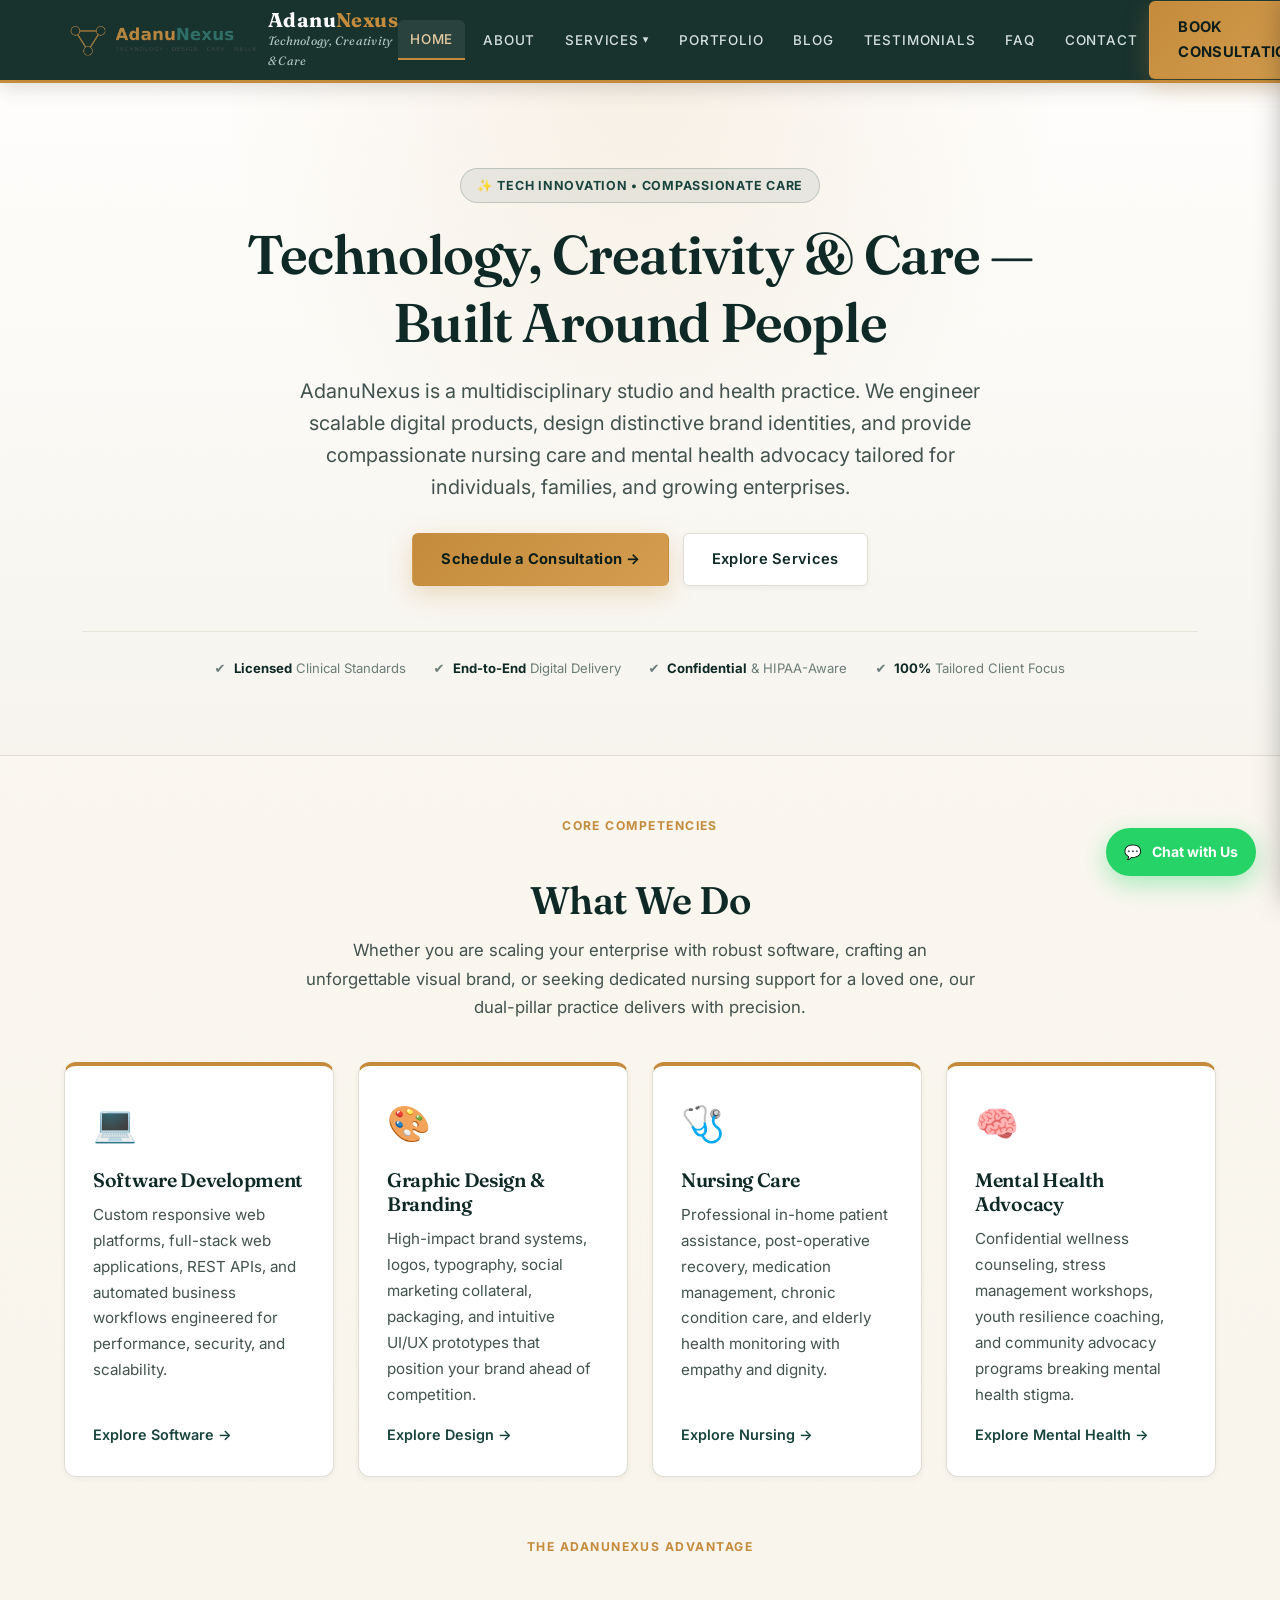
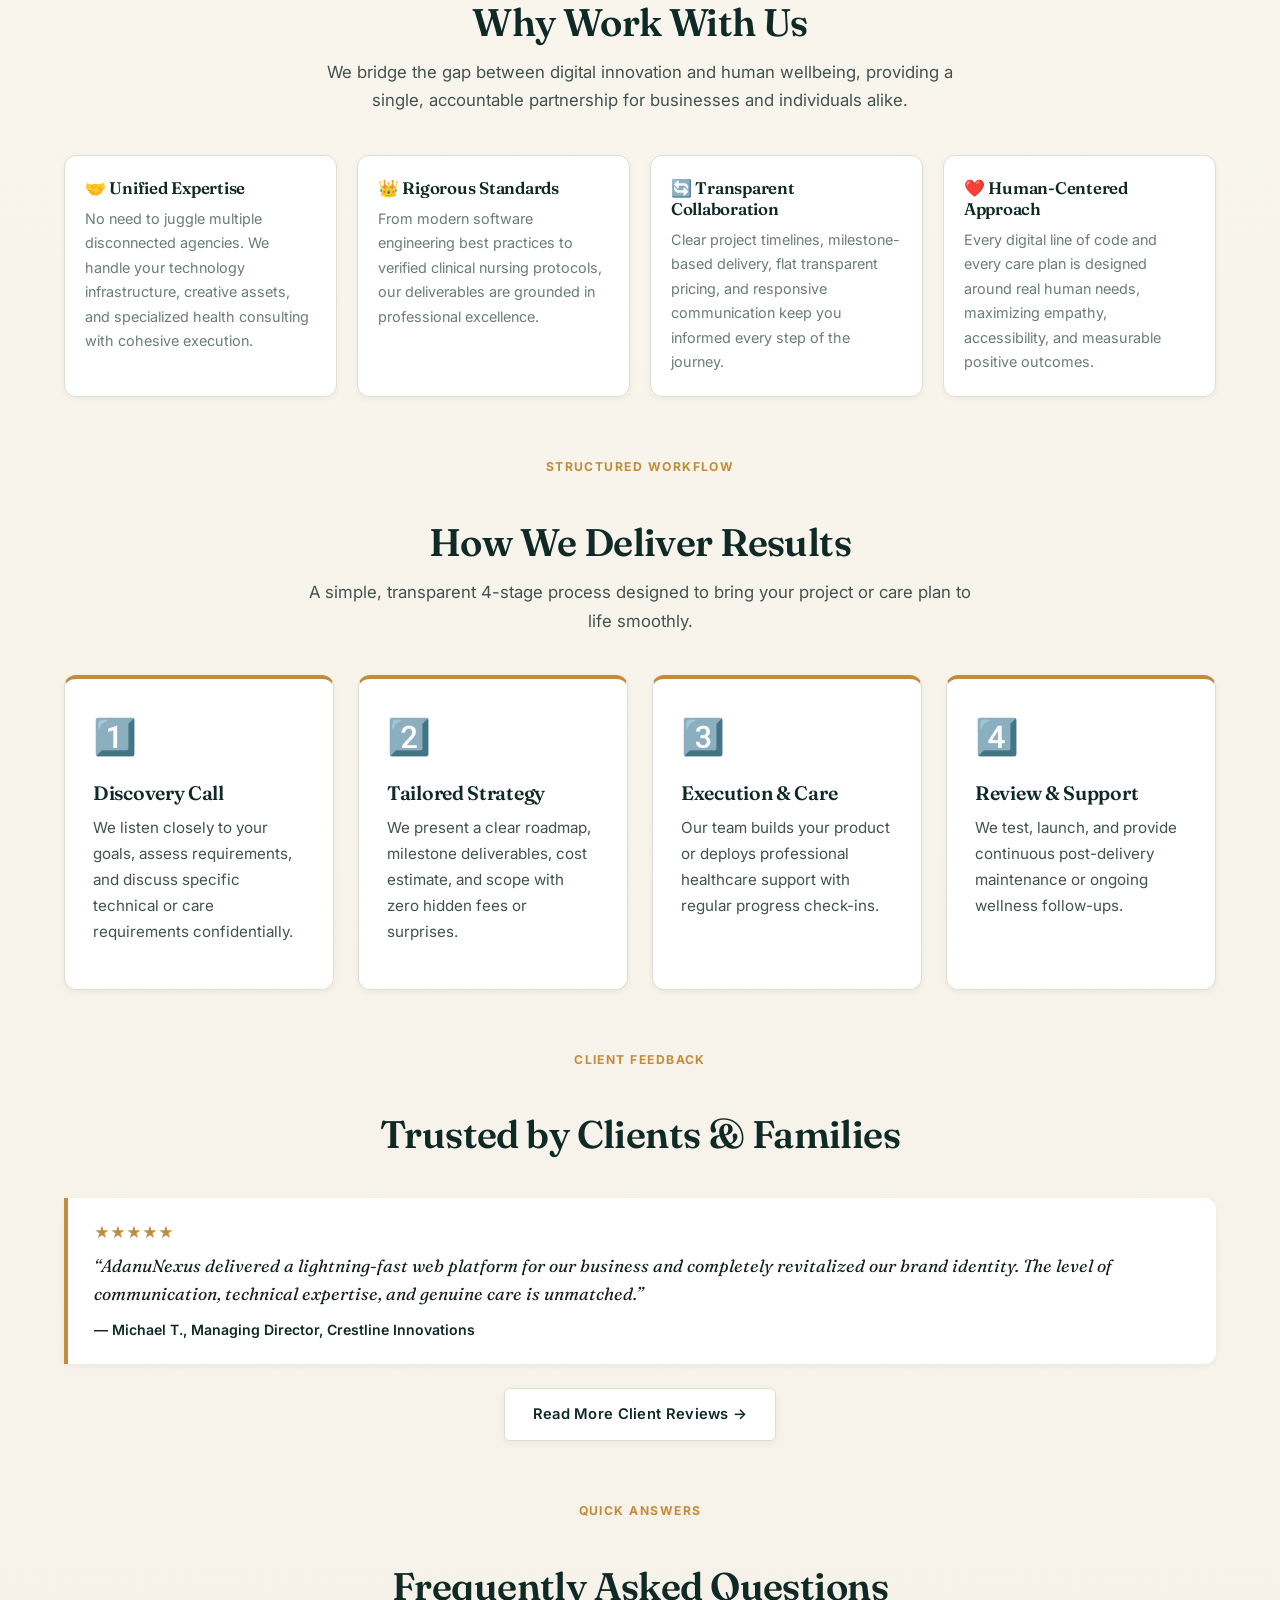
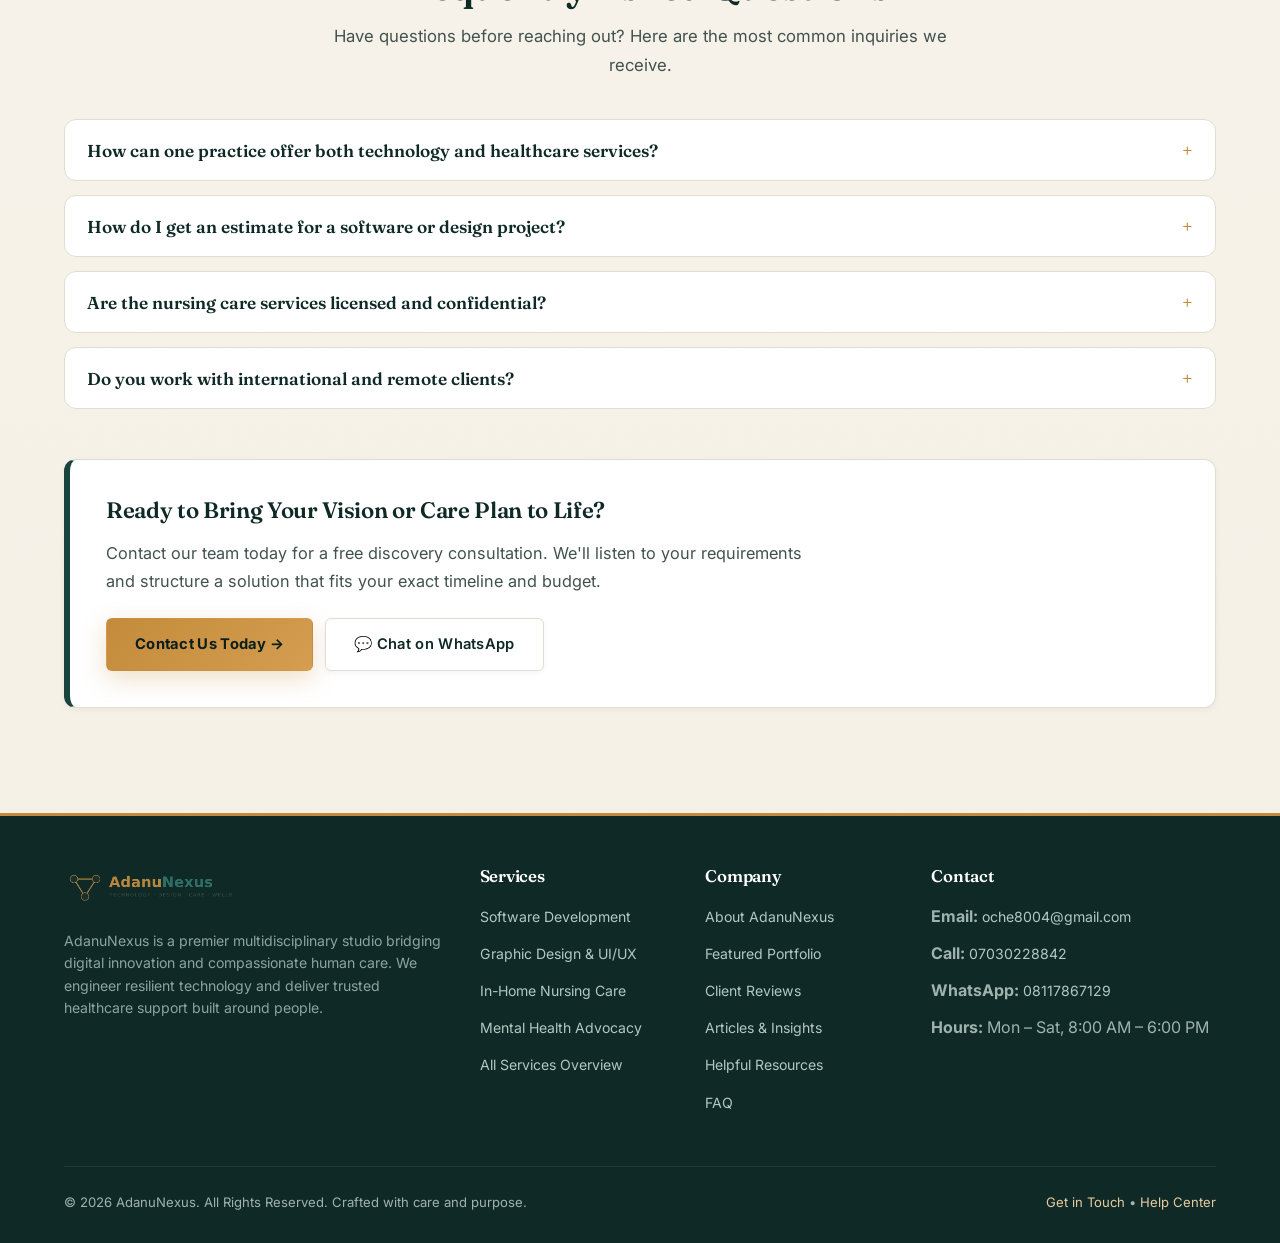
==== commit 8d65495c: "feat: add official WhatsApp (08117867129) and call (07030228842) contact numbers across all pages" ====
--- a/index.html
+++ b/index.html
@@ -349,7 +349,7 @@
       </p>
       <div style="display: flex; gap: 12px; flex-wrap: wrap; margin-top: 6px;">
         <a href="contact.html" class="btn btn-gold">Contact Us Today &rarr;</a>
-        <a href="https://wa.me/2348000000000" target="_blank" rel="noopener noreferrer" class="btn btn-secondary">&#128172; Chat on WhatsApp</a>
+        <a href="https://wa.me/2348117867129" target="_blank" rel="noopener noreferrer" class="btn btn-secondary">&#128172; Chat on WhatsApp</a>
       </div>
     </div>
 
@@ -397,9 +397,9 @@
           <h5>Contact</h5>
           <ul>
             <li><strong>Email:</strong> <a href="mailto:oche8004@gmail.com">oche8004@gmail.com</a></li>
-            <li><strong>Support:</strong> <a href="contact.html">Online Inquiry Form</a></li>
-            <li><strong>Availability:</strong> Mon &ndash; Sat, 8:00 AM &ndash; 6:00 PM</li>
-            <li><strong>Consultation:</strong> Confidential &amp; Free 20-min Call</li>
+            <li><strong>Call:</strong> <a href="tel:+2347030228842">07030228842</a></li>
+            <li><strong>WhatsApp:</strong> <a href="https://wa.me/2348117867129" target="_blank" rel="noopener noreferrer">08117867129</a></li>
+            <li><strong>Hours:</strong> Mon &ndash; Sat, 8:00 AM &ndash; 6:00 PM</li>
           </ul>
         </div>
       </div>
@@ -412,7 +412,7 @@
   </footer>
 
   <!-- Floating WhatsApp Quick-Chat Button -->
-  <a href="https://wa.me/2348000000000" target="_blank" rel="noopener noreferrer" class="floating-whatsapp" aria-label="Chat on WhatsApp">
+  <a href="https://wa.me/2348117867129" target="_blank" rel="noopener noreferrer" class="floating-whatsapp" aria-label="Chat on WhatsApp">
     <span>&#128172;</span>
     <span class="whatsapp-label">Chat with Us</span>
   </a>
